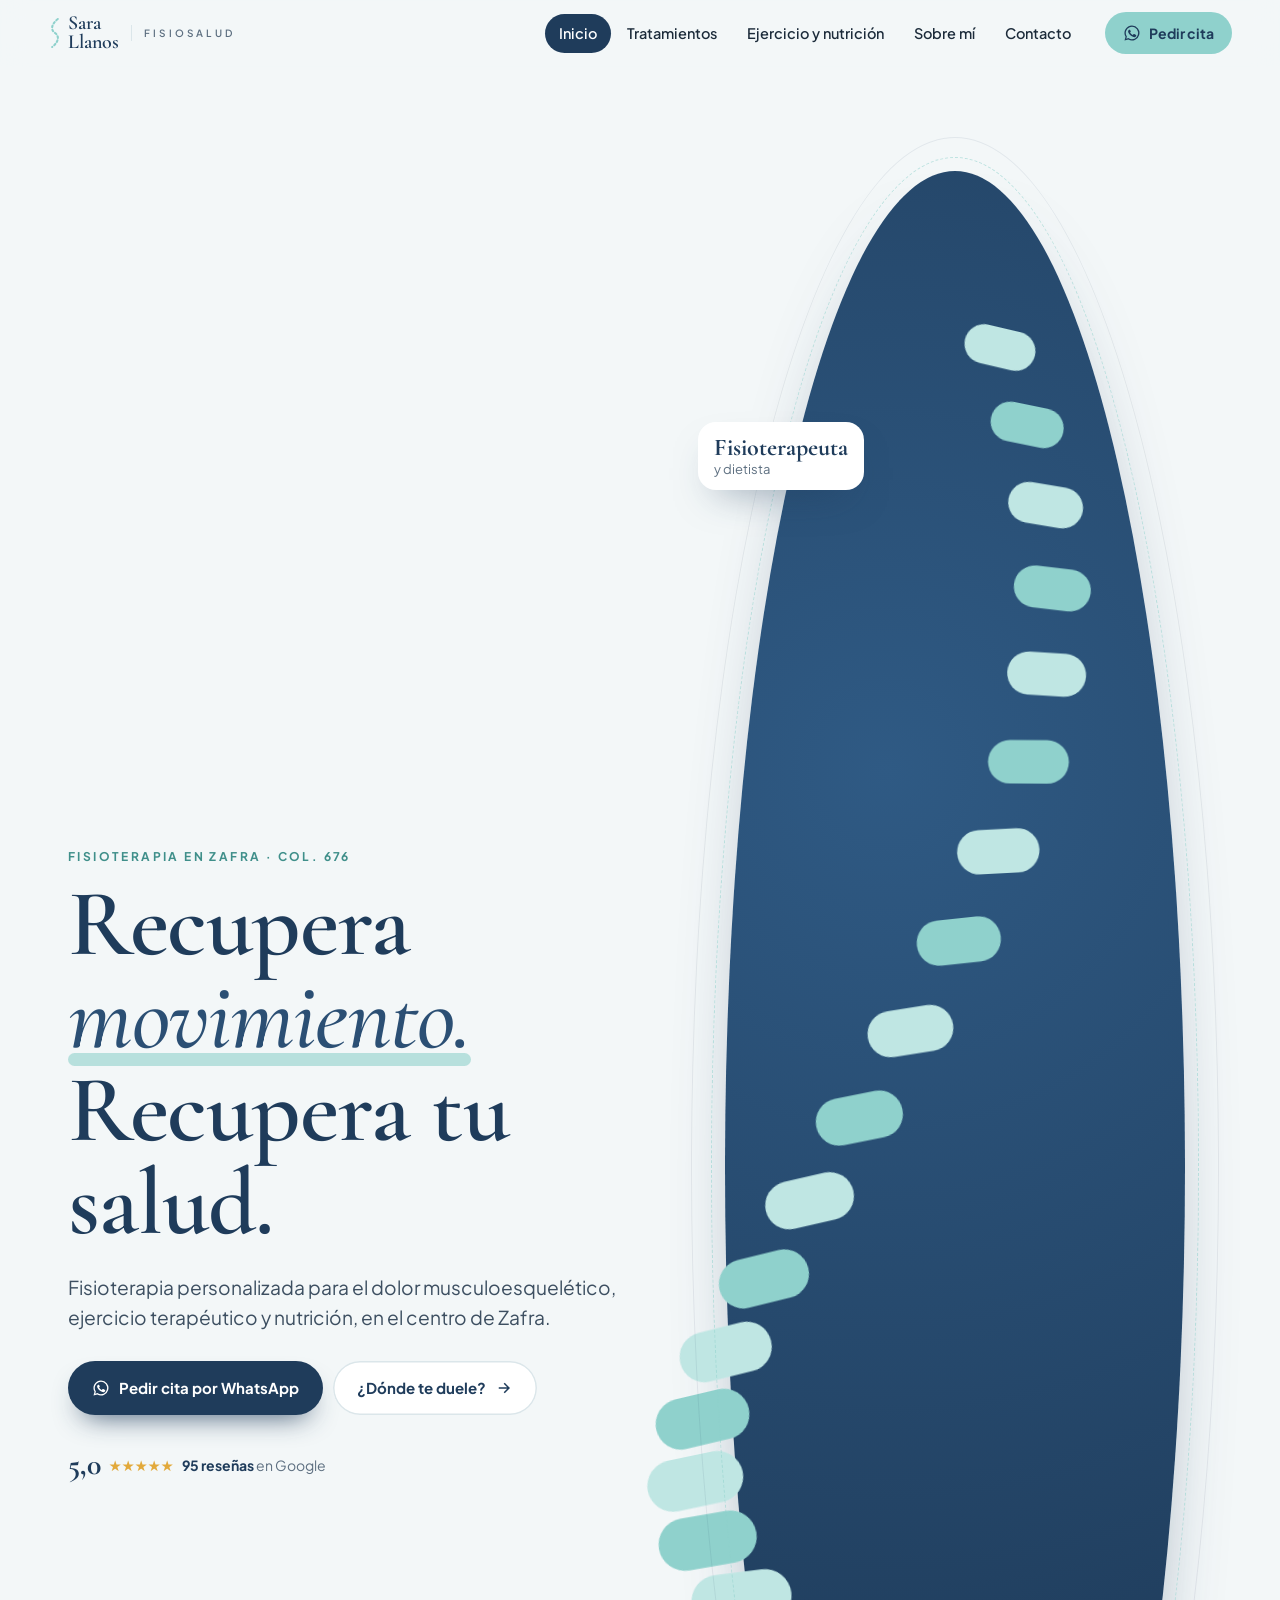
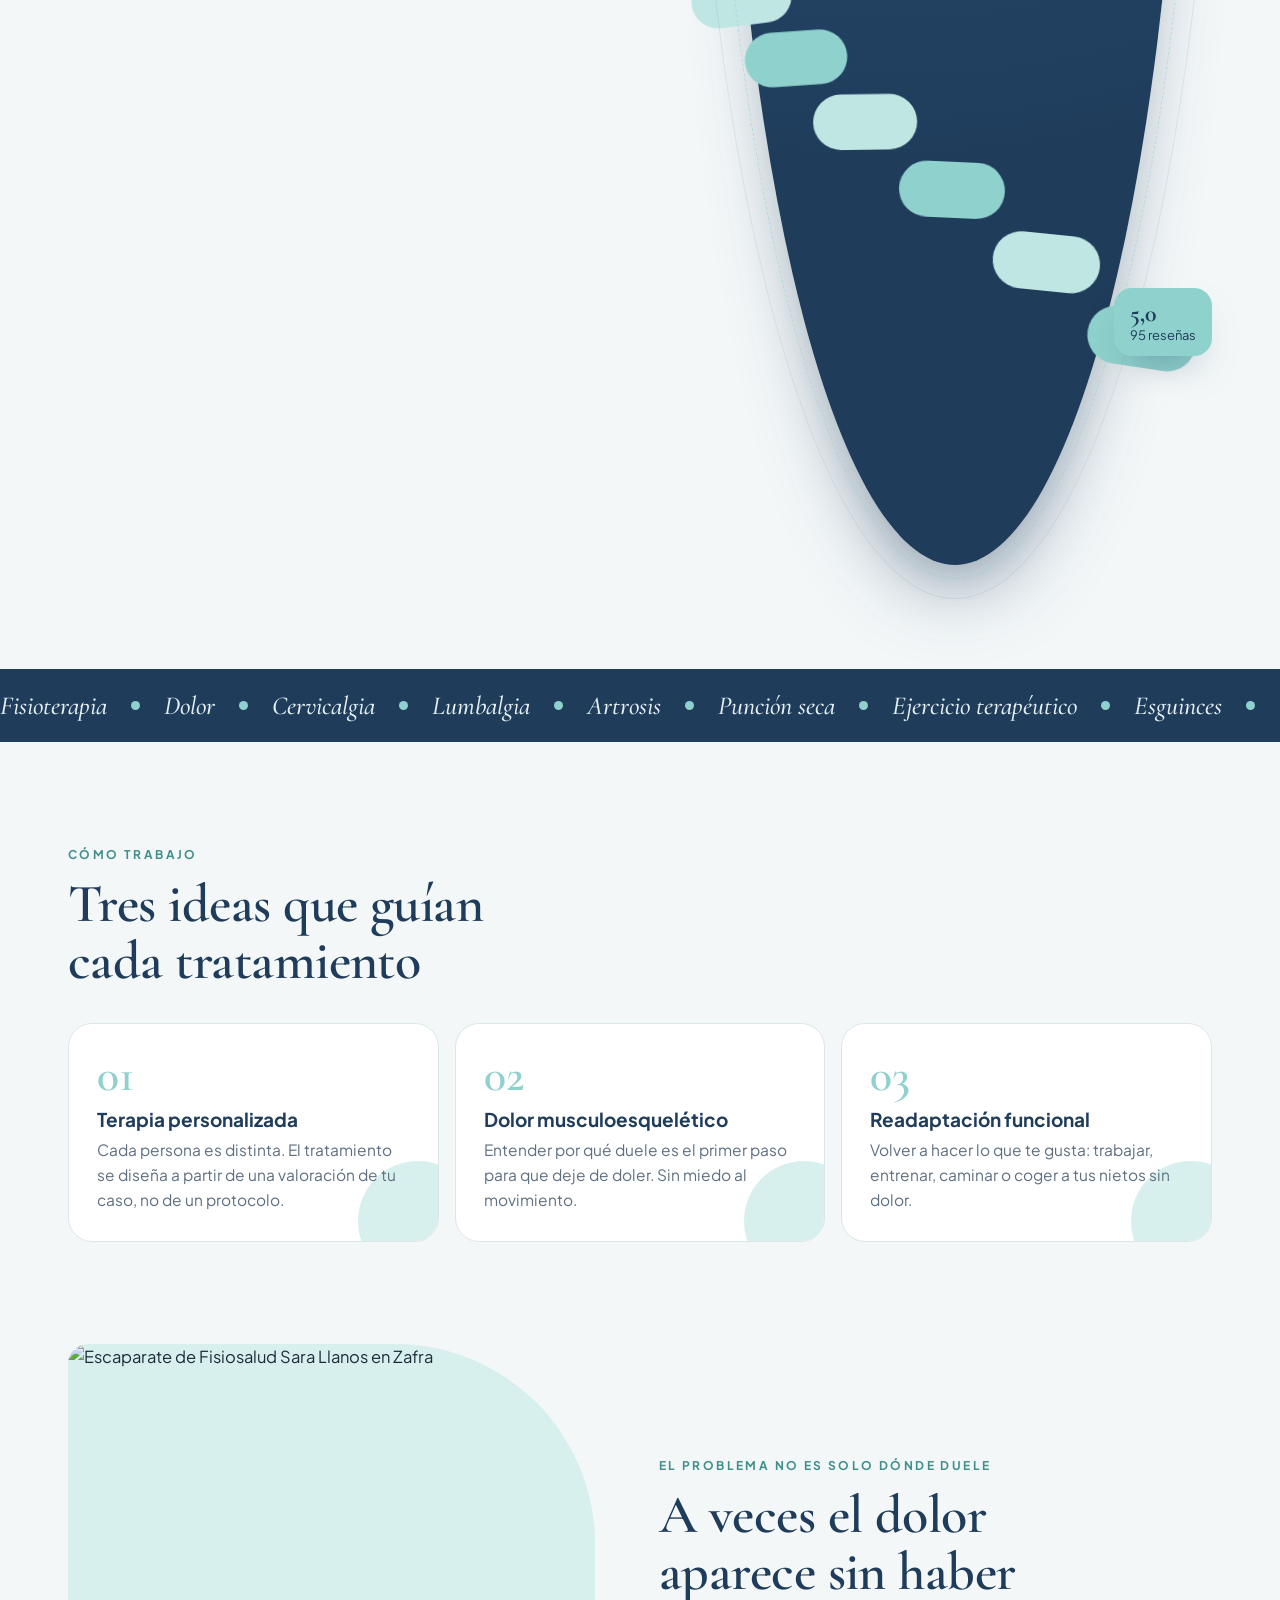
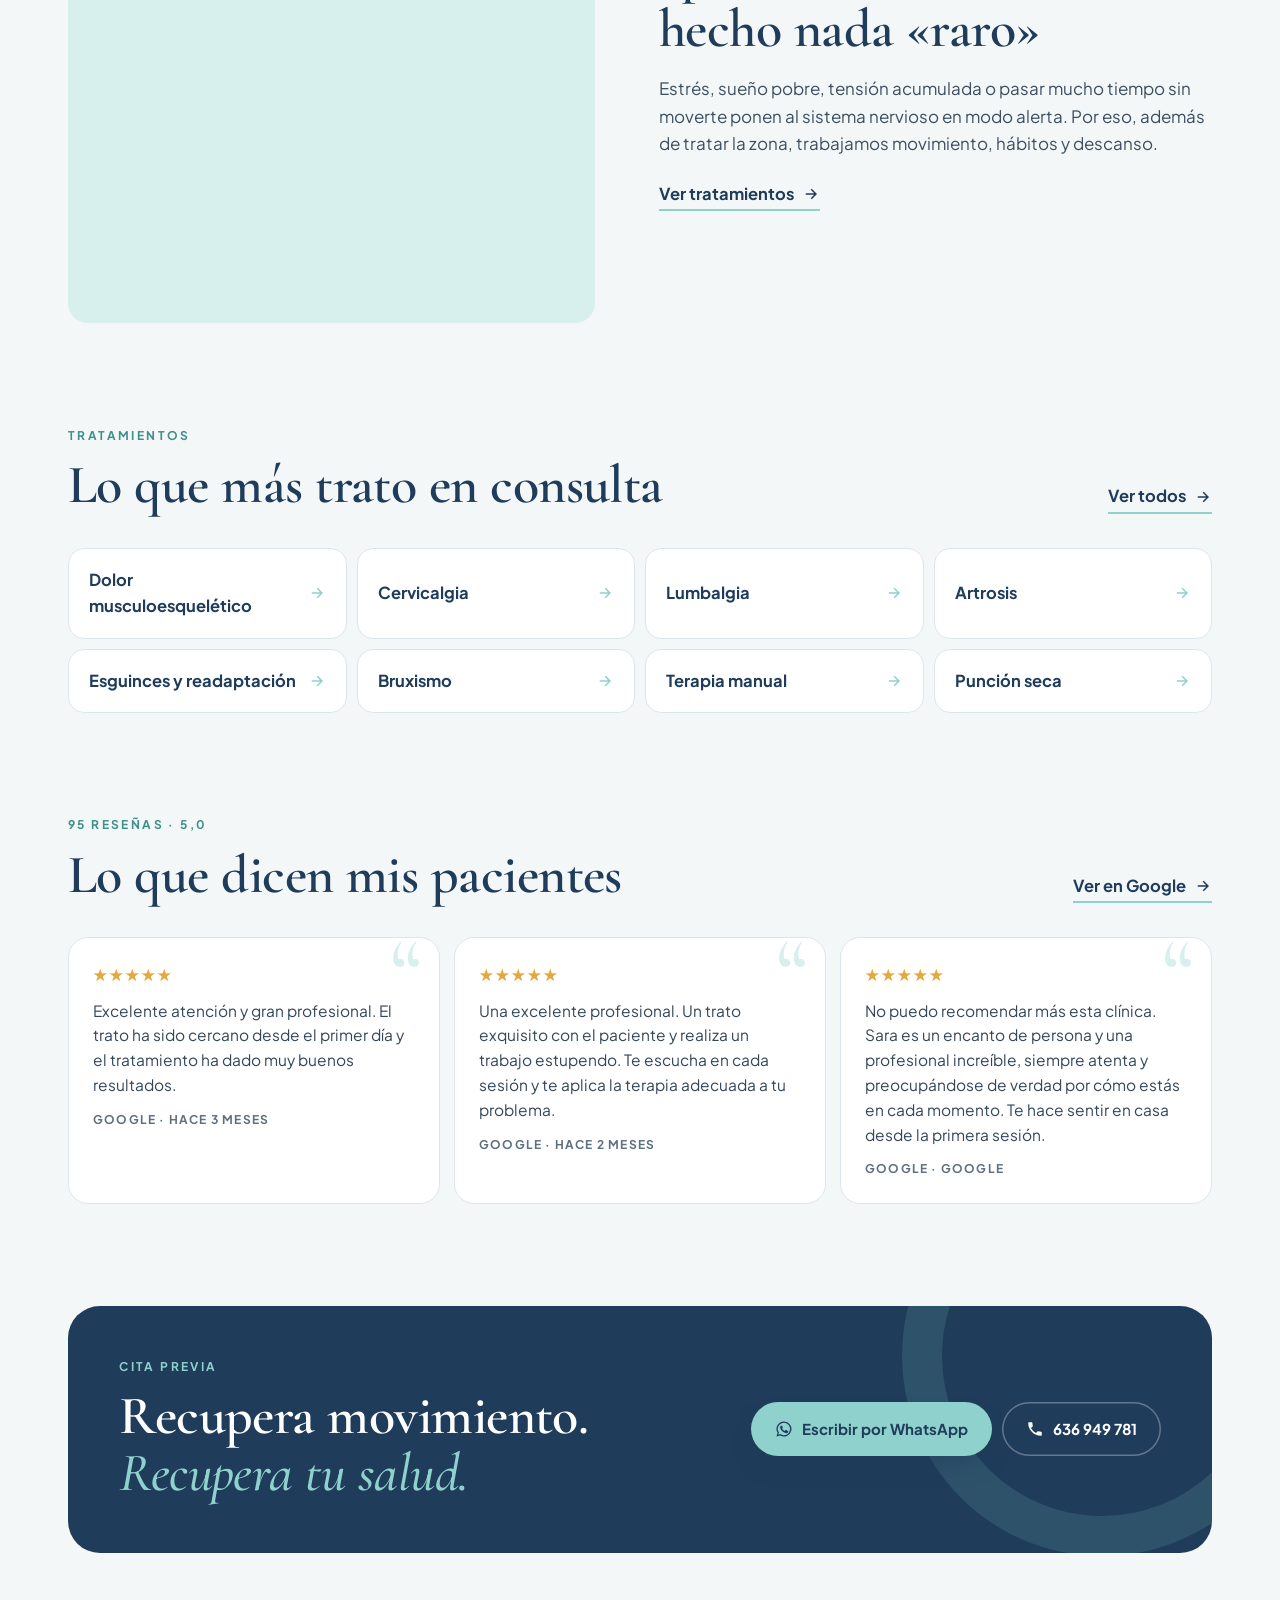
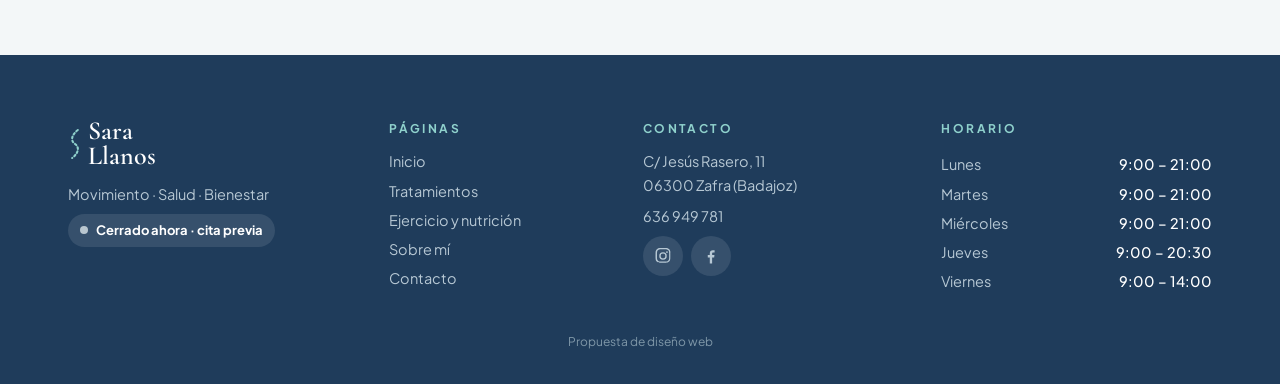
==== index.html @ abfbc1de "Web de prueba Fisiosalud Sara Llanos (Zafra) Co-Authored-By: Claude Opus 5.5 <noreply@anthropic.com>" ====
<!doctype html>
<html lang="es">
<head>
<meta charset="utf-8">
<meta name="viewport" content="width=device-width,initial-scale=1">
<title>Fisiosalud Sara Llanos · Fisioterapia en Zafra</title>
<meta name="description" content="Fisioterapia en Zafra (Badajoz): dolor musculoesquelético, cervicalgia, lumbalgia, artrosis, punción seca, ejercicio terapéutico y nutrición. Sara Llanos, fisioterapeuta y dietista.">
<meta name="theme-color" content="#f4f8f9">
<link rel="preconnect" href="https://fonts.googleapis.com"><link rel="preconnect" href="https://fonts.gstatic.com" crossorigin>
<link href="https://fonts.googleapis.com/css2?family=Cormorant+Garamond:ital,wght@0,500;0,600;1,500&family=Plus+Jakarta+Sans:wght@300..700&display=swap" rel="stylesheet">
<link rel="stylesheet" href="styles.css?v=1793373083">
</head>
<body><header class="top">
 <a class="brand" href="index.html?v=1793373083" aria-label="Fisiosalud Sara Llanos"><span class="logo"><svg viewBox="0 0 20 44" aria-hidden="true"><path d="M14 2C4 10 4 18 10 22s6 12-4 20"/></svg><span>Sara<br>Llanos</span></span><small>Fisiosalud</small></a>
 <nav class="nav"><a href="index.html?v=1793373083" class=on aria-current=page>Inicio</a><a href="tratamientos.html?v=1793373083">Tratamientos</a><a href="ejercicio.html?v=1793373083">Ejercicio y nutrición</a><a href="sobre-mi.html?v=1793373083">Sobre mí</a><a href="contacto.html?v=1793373083">Contacto</a></nav>
 <a class="hcta" href="https://wa.me/34636949781" target="_blank" rel="noopener"><svg viewBox="0 0 24 24"><path d="M12 2a10 10 0 0 0-8.6 15.1L2 22l5-1.3A10 10 0 1 0 12 2zm0 18.2c-1.5 0-3-.4-4.3-1.2l-.3-.2-3 .8.8-2.9-.2-.3A8.2 8.2 0 1 1 12 20.2zm4.5-6.1c-.2-.1-1.5-.7-1.7-.8-.2-.1-.4-.1-.6.1l-.8 1c-.1.2-.3.2-.5.1a6.7 6.7 0 0 1-3.3-2.9c-.3-.4.2-.4.7-1.4.1-.2 0-.3 0-.4l-.8-1.8c-.2-.5-.4-.4-.6-.4h-.5a1 1 0 0 0-.7.3c-.2.3-.9.9-.9 2.2s1 2.6 1.1 2.7c.1.2 1.9 2.9 4.6 4 1.7.7 2.4.8 3.2.7.5-.1 1.5-.6 1.8-1.2.2-.6.2-1.1.1-1.2l-.5-.3z"/></svg><span>Pedir cita</span></a>
 <button class="burger" aria-label="Menú" aria-expanded="false"><i></i><i></i></button>
</header>
<div class="mmenu" aria-hidden="true"><nav><a href="index.html?v=1793373083" class=on><small>01</small>Inicio</a><a href="tratamientos.html?v=1793373083"><small>02</small>Tratamientos</a><a href="ejercicio.html?v=1793373083"><small>03</small>Ejercicio y nutrición</a><a href="sobre-mi.html?v=1793373083"><small>04</small>Sobre mí</a><a href="contacto.html?v=1793373083"><small>05</small>Contacto</a></nav><div class="mfoot"><a href="https://wa.me/34636949781" target="_blank" rel="noopener"><svg viewBox="0 0 24 24"><path d="M12 2a10 10 0 0 0-8.6 15.1L2 22l5-1.3A10 10 0 1 0 12 2zm0 18.2c-1.5 0-3-.4-4.3-1.2l-.3-.2-3 .8.8-2.9-.2-.3A8.2 8.2 0 1 1 12 20.2zm4.5-6.1c-.2-.1-1.5-.7-1.7-.8-.2-.1-.4-.1-.6.1l-.8 1c-.1.2-.3.2-.5.1a6.7 6.7 0 0 1-3.3-2.9c-.3-.4.2-.4.7-1.4.1-.2 0-.3 0-.4l-.8-1.8c-.2-.5-.4-.4-.6-.4h-.5a1 1 0 0 0-.7.3c-.2.3-.9.9-.9 2.2s1 2.6 1.1 2.7c.1.2 1.9 2.9 4.6 4 1.7.7 2.4.8 3.2.7.5-.1 1.5-.6 1.8-1.2.2-.6.2-1.1.1-1.2l-.5-.3z"/></svg>WhatsApp</a><a href="tel:+34636949781"><svg viewBox="0 0 24 24"><path d="M6.6 10.8a15.1 15.1 0 0 0 6.6 6.6l2.2-2.2c.3-.3.7-.4 1-.2 1.1.4 2.3.6 3.6.6.6 0 1 .4 1 1V20c0 .6-.4 1-1 1A17 17 0 0 1 3 4c0-.6.4-1 1-1h3.5c.6 0 1 .4 1 1 0 1.3.2 2.5.6 3.6.1.3 0 .7-.2 1l-2.3 2.2z"/></svg>636 949 781</a></div></div>
<main class="page">
<section class="hero">
 <div class="hl">
  <p class="kick in1">Fisioterapia en Zafra · Col. 676</p>
  <h1 class="in2">Recupera<br><em>movimiento.</em><br>Recupera tu salud.</h1>
  <p class="lead in3">Fisioterapia personalizada para el dolor musculoesquelético, ejercicio terapéutico y nutrición, en el centro de Zafra.</p>
  <div class="cta in4"><a class="btn wa" href="https://wa.me/34636949781" target="_blank" rel="noopener"><svg viewBox="0 0 24 24"><path d="M12 2a10 10 0 0 0-8.6 15.1L2 22l5-1.3A10 10 0 1 0 12 2zm0 18.2c-1.5 0-3-.4-4.3-1.2l-.3-.2-3 .8.8-2.9-.2-.3A8.2 8.2 0 1 1 12 20.2zm4.5-6.1c-.2-.1-1.5-.7-1.7-.8-.2-.1-.4-.1-.6.1l-.8 1c-.1.2-.3.2-.5.1a6.7 6.7 0 0 1-3.3-2.9c-.3-.4.2-.4.7-1.4.1-.2 0-.3 0-.4l-.8-1.8c-.2-.5-.4-.4-.6-.4h-.5a1 1 0 0 0-.7.3c-.2.3-.9.9-.9 2.2s1 2.6 1.1 2.7c.1.2 1.9 2.9 4.6 4 1.7.7 2.4.8 3.2.7.5-.1 1.5-.6 1.8-1.2.2-.6.2-1.1.1-1.2l-.5-.3z"/></svg>Pedir cita por WhatsApp</a><a class="btn ghost" href="tratamientos.html?v=1793373083">¿Dónde te duele?<svg viewBox="0 0 24 24"><path d="M5 11h11.2l-4.6-4.6L13 5l7 7-7 7-1.4-1.4 4.6-4.6H5z"/></svg></a></div>
  <a class="rating in5" href="https://www.google.com/maps/place/?q=place_id:ChIJExtbWk5VEQ0Rj_UMYLas8EI" target="_blank" rel="noopener"><b>5,0</b><span class="st">★★★★★</span><span><strong>95 reseñas</strong> en Google</span></a>
 </div>
 <div class="hr">
  <div class="disc"><svg class="spine" viewBox="0 0 120 520" aria-hidden="true"><rect class="vb" style="--i:0" x="56.4" y="13.9" width="22.3" height="12.2" rx="6.1" transform="rotate(13.2 67.5 20.0)"/><rect class="vb" style="--i:1" x="60.8" y="36.6" width="22.9" height="12.4" rx="6.2" transform="rotate(11.6 72.2 42.9)"/><rect class="vb" style="--i:2" x="64.5" y="59.4" width="23.4" height="12.7" rx="6.4" transform="rotate(9.5 76.2 65.7)"/><rect class="vb" style="--i:3" x="67.3" y="82.1" width="24.0" height="13.0" rx="6.5" transform="rotate(6.7 79.3 88.6)"/><rect class="vb" style="--i:4" x="69.0" y="104.8" width="24.5" height="13.3" rx="6.6" transform="rotate(3.6 81.2 111.4)"/><rect class="vb" style="--i:5" x="69.5" y="127.5" width="25.1" height="13.5" rx="6.8" transform="rotate(0.3 82.0 134.3)"/><rect class="vb" style="--i:6" x="68.7" y="150.2" width="25.6" height="13.8" rx="6.9" transform="rotate(-3.0 81.5 157.1)"/><rect class="vb" style="--i:7" x="66.7" y="172.9" width="26.2" height="14.1" rx="7.0" transform="rotate(-6.1 79.8 180.0)"/><rect class="vb" style="--i:8" x="63.5" y="195.7" width="26.8" height="14.4" rx="7.2" transform="rotate(-9.0 76.9 202.9)"/><rect class="vb" style="--i:9" x="59.4" y="218.4" width="27.3" height="14.7" rx="7.3" transform="rotate(-11.3 73.1 225.7)"/><rect class="vb" style="--i:10" x="54.6" y="241.1" width="27.9" height="14.9" rx="7.5" transform="rotate(-12.9 68.5 248.6)"/><rect class="vb" style="--i:11" x="49.3" y="263.8" width="28.4" height="15.2" rx="7.6" transform="rotate(-13.8 63.5 271.4)"/><rect class="vb" style="--i:12" x="43.7" y="286.5" width="29.0" height="15.5" rx="7.7" transform="rotate(-14.0 58.2 294.3)"/><rect class="vb" style="--i:13" x="38.3" y="309.3" width="29.5" height="15.8" rx="7.9" transform="rotate(-13.3 53.1 317.1)"/><rect class="vb" style="--i:14" x="33.3" y="332.0" width="30.1" height="16.0" rx="8.0" transform="rotate(-11.9 48.3 340.0)"/><rect class="vb" style="--i:15" x="28.9" y="354.7" width="30.7" height="16.3" rx="8.2" transform="rotate(-9.8 44.2 362.9)"/><rect class="vb" style="--i:16" x="25.4" y="377.4" width="31.2" height="16.6" rx="8.3" transform="rotate(-7.1 41.0 385.7)"/><rect class="vb" style="--i:17" x="23.1" y="400.1" width="31.8" height="16.9" rx="8.4" transform="rotate(-4.0 38.9 408.6)"/><rect class="vb" style="--i:18" x="21.9" y="422.8" width="32.3" height="17.2" rx="8.6" transform="rotate(-0.8 38.0 431.4)"/><rect class="vb" style="--i:19" x="21.9" y="445.6" width="32.9" height="17.4" rx="8.7" transform="rotate(2.6 38.4 454.3)"/><rect class="vb" style="--i:20" x="23.2" y="468.3" width="33.4" height="17.7" rx="8.9" transform="rotate(5.8 40.0 477.1)"/><rect class="vb" style="--i:21" x="25.7" y="491.0" width="34.0" height="18.0" rx="9.0" transform="rotate(8.6 42.7 500.0)"/></svg><span class="ring r1"></span><span class="ring r2"></span></div>
  <div class="tag t1"><b>Fisioterapeuta</b><span>y dietista</span></div>
  <div class="tag t2"><b>5,0</b><span>95 reseñas</span></div>
 </div>
</section>
<div class="marq" aria-hidden="true"><div class="mq"><span>Fisioterapia</span><i></i><span>Dolor</span><i></i><span>Cervicalgia</span><i></i><span>Lumbalgia</span><i></i><span>Artrosis</span><i></i><span>Punción seca</span><i></i><span>Ejercicio terapéutico</span><i></i><span>Esguinces</span><i></i><span>Terapia manual</span><i></i><span>Bruxismo</span><i></i><span>Diatermia</span><i></i><span>Estilo de vida</span><i></i><span>Nutrición</span><i></i><span>Fisioterapia</span><i></i><span>Dolor</span><i></i><span>Cervicalgia</span><i></i><span>Lumbalgia</span><i></i><span>Artrosis</span><i></i><span>Punción seca</span><i></i><span>Ejercicio terapéutico</span><i></i><span>Esguinces</span><i></i><span>Terapia manual</span><i></i><span>Bruxismo</span><i></i><span>Diatermia</span><i></i><span>Estilo de vida</span><i></i><span>Nutrición</span><i></i></div></div>
<section class="sec"><div class="head rv"><p class="kick">Cómo trabajo</p><h2>Tres ideas que guían<br>cada tratamiento</h2></div><div class="pils"><article class="pil rv" style="--d:0ms"><span class="pn">01</span><h3>Terapia personalizada</h3><p>Cada persona es distinta. El tratamiento se diseña a partir de una valoración de tu caso, no de un protocolo.</p></article><article class="pil rv" style="--d:120ms"><span class="pn">02</span><h3>Dolor musculoesquelético</h3><p>Entender por qué duele es el primer paso para que deje de doler. Sin miedo al movimiento.</p></article><article class="pil rv" style="--d:240ms"><span class="pn">03</span><h3>Readaptación funcional</h3><p>Volver a hacer lo que te gusta: trabajar, entrenar, caminar o coger a tus nietos sin dolor.</p></article></div></section>
<section class="sec feat">
 <div class="fimg rv"><img src="https://lh3.googleusercontent.com/gps-cs-s/ANWiy9RFYmxH5_i0nL6SEezMjRN6rxHSbHWoeZB_WU5jWy7_7zwfrM4fhxqtTz7CjJRJjiHAoEoLIf1rVfaMoEEHJcohdsXlE1J-1iupDmSSsHTVJW8EQ3_F1ypRFpn6R-_YuLuiyjn9QGgDFpSI=w1000-k-no" alt="Escaparate de Fisiosalud Sara Llanos en Zafra" loading="lazy"></div>
 <div class="ftx rv"><p class="kick">El problema no es solo dónde duele</p><h2>A veces el dolor aparece sin haber hecho nada «raro»</h2>
 <p>Estrés, sueño pobre, tensión acumulada o pasar mucho tiempo sin moverte ponen al sistema nervioso en modo alerta. Por eso, además de tratar la zona, trabajamos movimiento, hábitos y descanso.</p>
 <a class="more" href="tratamientos.html?v=1793373083">Ver tratamientos<svg viewBox="0 0 24 24"><path d="M5 11h11.2l-4.6-4.6L13 5l7 7-7 7-1.4-1.4 4.6-4.6H5z"/></svg></a></div>
</section>
<section class="sec"><div class="head rv split"><div><p class="kick">Tratamientos</p><h2>Lo que más trato en consulta</h2></div><a class="more" href="tratamientos.html?v=1793373083">Ver todos<svg viewBox="0 0 24 24"><path d="M5 11h11.2l-4.6-4.6L13 5l7 7-7 7-1.4-1.4 4.6-4.6H5z"/></svg></a></div><div class="tcs"><a class="tc rv" href="tratamientos.html?v=1793373083#dolor"><b>Dolor musculoesquelético</b><svg viewBox="0 0 24 24"><path d="M5 11h11.2l-4.6-4.6L13 5l7 7-7 7-1.4-1.4 4.6-4.6H5z"/></svg></a><a class="tc rv" href="tratamientos.html?v=1793373083#cervical"><b>Cervicalgia</b><svg viewBox="0 0 24 24"><path d="M5 11h11.2l-4.6-4.6L13 5l7 7-7 7-1.4-1.4 4.6-4.6H5z"/></svg></a><a class="tc rv" href="tratamientos.html?v=1793373083#lumbar"><b>Lumbalgia</b><svg viewBox="0 0 24 24"><path d="M5 11h11.2l-4.6-4.6L13 5l7 7-7 7-1.4-1.4 4.6-4.6H5z"/></svg></a><a class="tc rv" href="tratamientos.html?v=1793373083#artrosis"><b>Artrosis</b><svg viewBox="0 0 24 24"><path d="M5 11h11.2l-4.6-4.6L13 5l7 7-7 7-1.4-1.4 4.6-4.6H5z"/></svg></a><a class="tc rv" href="tratamientos.html?v=1793373083#esguince"><b>Esguinces y readaptación</b><svg viewBox="0 0 24 24"><path d="M5 11h11.2l-4.6-4.6L13 5l7 7-7 7-1.4-1.4 4.6-4.6H5z"/></svg></a><a class="tc rv" href="tratamientos.html?v=1793373083#bruxismo"><b>Bruxismo</b><svg viewBox="0 0 24 24"><path d="M5 11h11.2l-4.6-4.6L13 5l7 7-7 7-1.4-1.4 4.6-4.6H5z"/></svg></a><a class="tc rv" href="tratamientos.html?v=1793373083#manual"><b>Terapia manual</b><svg viewBox="0 0 24 24"><path d="M5 11h11.2l-4.6-4.6L13 5l7 7-7 7-1.4-1.4 4.6-4.6H5z"/></svg></a><a class="tc rv" href="tratamientos.html?v=1793373083#puncion"><b>Punción seca</b><svg viewBox="0 0 24 24"><path d="M5 11h11.2l-4.6-4.6L13 5l7 7-7 7-1.4-1.4 4.6-4.6H5z"/></svg></a></div></section>
<section class="sec"><div class="head rv split"><div><p class="kick">95 reseñas · 5,0</p><h2>Lo que dicen mis pacientes</h2></div><a class="more" href="https://www.google.com/maps/place/?q=place_id:ChIJExtbWk5VEQ0Rj_UMYLas8EI" target="_blank" rel="noopener">Ver en Google<svg viewBox="0 0 24 24"><path d="M5 11h11.2l-4.6-4.6L13 5l7 7-7 7-1.4-1.4 4.6-4.6H5z"/></svg></a></div><div class="r3"><figure class="rev rv" style="--d:0ms"><div class="st">★★★★★</div><blockquote>Excelente atención y gran profesional. El trato ha sido cercano desde el primer día y el tratamiento ha dado muy buenos resultados.</blockquote><figcaption>Google · Hace 3 meses</figcaption></figure><figure class="rev rv" style="--d:100ms"><div class="st">★★★★★</div><blockquote>Una excelente profesional. Un trato exquisito con el paciente y realiza un trabajo estupendo. Te escucha en cada sesión y te aplica la terapia adecuada a tu problema.</blockquote><figcaption>Google · Hace 2 meses</figcaption></figure><figure class="rev rv" style="--d:200ms"><div class="st">★★★★★</div><blockquote>No puedo recomendar más esta clínica. Sara es un encanto de persona y una profesional increíble, siempre atenta y preocupándose de verdad por cómo estás en cada momento. Te hace sentir en casa desde la primera sesión.</blockquote><figcaption>Google · Google</figcaption></figure></div></section>
<section class="ctaband rv"><div class="cbw">
 <div><p class="kick">Cita previa</p><h2>Recupera movimiento.<br><em>Recupera tu salud.</em></h2></div>
 <div class="cbb"><a class="btn wa" href="https://wa.me/34636949781" target="_blank" rel="noopener"><svg viewBox="0 0 24 24"><path d="M12 2a10 10 0 0 0-8.6 15.1L2 22l5-1.3A10 10 0 1 0 12 2zm0 18.2c-1.5 0-3-.4-4.3-1.2l-.3-.2-3 .8.8-2.9-.2-.3A8.2 8.2 0 1 1 12 20.2zm4.5-6.1c-.2-.1-1.5-.7-1.7-.8-.2-.1-.4-.1-.6.1l-.8 1c-.1.2-.3.2-.5.1a6.7 6.7 0 0 1-3.3-2.9c-.3-.4.2-.4.7-1.4.1-.2 0-.3 0-.4l-.8-1.8c-.2-.5-.4-.4-.6-.4h-.5a1 1 0 0 0-.7.3c-.2.3-.9.9-.9 2.2s1 2.6 1.1 2.7c.1.2 1.9 2.9 4.6 4 1.7.7 2.4.8 3.2.7.5-.1 1.5-.6 1.8-1.2.2-.6.2-1.1.1-1.2l-.5-.3z"/></svg>Escribir por WhatsApp</a><a class="btn ghost" href="tel:+34636949781"><svg viewBox="0 0 24 24"><path d="M6.6 10.8a15.1 15.1 0 0 0 6.6 6.6l2.2-2.2c.3-.3.7-.4 1-.2 1.1.4 2.3.6 3.6.6.6 0 1 .4 1 1V20c0 .6-.4 1-1 1A17 17 0 0 1 3 4c0-.6.4-1 1-1h3.5c.6 0 1 .4 1 1 0 1.3.2 2.5.6 3.6.1.3 0 .7-.2 1l-2.3 2.2z"/></svg>636 949 781</a></div>
</div></section></main>
<footer class="foot">
 <div class="fw">
  <div class="fbrand"><span class="logo"><svg viewBox="0 0 20 44" aria-hidden="true"><path d="M14 2C4 10 4 18 10 22s6 12-4 20"/></svg><span>Sara<br>Llanos</span></span><p>Movimiento · Salud · Bienestar</p><span class="open" data-open></span></div>
  <div><h4>Páginas</h4><div class="flinks"><a href="index.html?v=1793373083">Inicio</a><a href="tratamientos.html?v=1793373083">Tratamientos</a><a href="ejercicio.html?v=1793373083">Ejercicio y nutrición</a><a href="sobre-mi.html?v=1793373083">Sobre mí</a><a href="contacto.html?v=1793373083">Contacto</a></div></div>
  <div><h4>Contacto</h4><p>C/ Jesús Rasero, 11<br>06300 Zafra (Badajoz)</p><p><a href="tel:+34636949781">636 949 781</a></p><div class="soc"><a href="https://www.instagram.com/sllanoscerrato/" target="_blank" rel="noopener" aria-label="Instagram" class="s-ig"><svg viewBox="0 0 24 24"><path d="M12 7a5 5 0 1 0 0 10 5 5 0 0 0 0-10zm0 8.2a3.2 3.2 0 1 1 0-6.4 3.2 3.2 0 0 1 0 6.4zM17.3 5.5a1.2 1.2 0 1 0 0 2.4 1.2 1.2 0 0 0 0-2.4zM21.9 7.2c-.1-1.6-.4-3-1.6-4.2S17.6 1.5 16 1.4C14.3 1.3 9.7 1.3 8 1.4c-1.6.1-3 .4-4.2 1.6S2.2 5.6 2.1 7.2C2 8.9 2 13.5 2.1 15.2c.1 1.6.4 3 1.6 4.2s2.6 1.5 4.2 1.6c1.7.1 6.3.1 8 0 1.6-.1 3-.4 4.2-1.6s1.5-2.6 1.6-4.2c.1-1.7.1-6.3 0-8zm-2.1 9.9a3.3 3.3 0 0 1-1.8 1.8c-1.3.5-4.3.4-5.9.4s-4.6.1-5.9-.4a3.3 3.3 0 0 1-1.8-1.8c-.5-1.3-.4-4.3-.4-5.9s-.1-4.6.4-5.9A3.3 3.3 0 0 1 6.2 3.5c1.3-.5 4.3-.4 5.9-.4s4.6-.1 5.9.4a3.3 3.3 0 0 1 1.8 1.8c.5 1.3.4 4.3.4 5.9s.1 4.6-.4 5.9z"/></svg></a><a href="https://www.facebook.com/1641052152825015" target="_blank" rel="noopener" aria-label="Facebook" class="s-fb"><svg viewBox="0 0 24 24"><path d="M13.5 22v-8h2.7l.4-3.2h-3.1V8.8c0-.9.3-1.5 1.6-1.5h1.7V4.4c-.3 0-1.3-.1-2.4-.1-2.4 0-4 1.5-4 4.1v2.4H7.7V14h2.7v8h3.1z"/></svg></a></div></div>
  <div><h4>Horario</h4><ul class="fh"><li><span>Lunes</span><b>9:00 – 21:00</b></li><li><span>Martes</span><b>9:00 – 21:00</b></li><li><span>Miércoles</span><b>9:00 – 21:00</b></li><li><span>Jueves</span><b>9:00 – 20:30</b></li><li><span>Viernes</span><b>9:00 – 14:00</b></li></ul></div>
 </div>
 <p class="prop">Propuesta de diseño web</p>
</footer>
<script>window.FZ_HOURS=[["9:00", "21:00"], ["9:00", "21:00"], ["9:00", "21:00"], ["9:00", "20:30"], ["9:00", "14:00"], [null, null], [null, null]];window.FZ_WA="https://wa.me/34636949781";</script>
<script src="script.js?v=1793373083"></script>
</body>
</html>
---- styles.css ----
:root{--navy:#1f3c5b;--navy2:#2b4f74;--aqua:#8fd1cc;--aqua2:#d7f0ee;--ice:#f3f7f8;--card:#fff;--ink:#1c2b3a;--mut:#5d6f80;--line:#dbe6ea;--r:20px;--ease:cubic-bezier(.2,.7,.2,1)}
*{box-sizing:border-box;margin:0;padding:0}
html{scroll-behavior:smooth;scroll-padding-top:86px}
body{font-family:"Plus Jakarta Sans",system-ui,sans-serif;background:var(--ice);color:var(--ink);line-height:1.6;font-size:16.5px;-webkit-font-smoothing:antialiased;overflow-x:hidden}
img{display:block;max-width:100%}
a{color:inherit;text-decoration:none}
button{font:inherit;color:inherit}
h1,h2,h3{line-height:1.05;text-wrap:balance}
h1,h2{font-family:"Cormorant Garamond",serif;font-weight:600;color:var(--navy);letter-spacing:-.01em}
h2{font-size:clamp(34px,4.4vw,54px)}
h1 em,h2 em{font-style:italic;font-weight:500;color:var(--navy2)}
h3{font-size:19px;font-weight:700;color:var(--navy)}
.kick{font-size:12px;font-weight:700;letter-spacing:.2em;text-transform:uppercase;color:#3f8f8a;margin-bottom:12px}
.lead{font-size:clamp(17px,1.5vw,19.5px);color:#3d4f61;max-width:42ch}
svg{width:18px;height:18px;fill:currentColor;flex:none}
.st{color:#e2a93b;letter-spacing:1px}

/* logo */
.logo{display:inline-flex;align-items:center;gap:6px;font-family:"Cormorant Garamond",serif;font-weight:600;line-height:.95;font-size:20px;color:var(--navy)}
.logo svg{width:14px;height:32px;fill:none;stroke:var(--aqua);stroke-width:3;stroke-linecap:round;stroke-dasharray:2.5 3.5}

/* header */
.top{position:sticky;top:0;z-index:40;display:flex;align-items:center;gap:20px;padding:12px clamp(16px,4vw,48px);background:rgba(243,247,248,.86);backdrop-filter:blur(12px);-webkit-backdrop-filter:blur(12px);border-bottom:1px solid transparent;transition:border-color .3s,box-shadow .3s}
.top.sc{border-color:var(--line);box-shadow:0 8px 30px -22px rgba(31,60,91,.5)}
.brand{display:flex;align-items:center;gap:12px;position:relative;z-index:2}
.brand small{font-size:10px;letter-spacing:.32em;text-transform:uppercase;color:var(--mut);font-weight:600;padding-left:12px;border-left:1px solid var(--line)}
.nav{display:flex;gap:2px;margin-left:auto;font-size:14.5px;font-weight:550}
.nav a{padding:8px 14px;border-radius:99px;position:relative;transition:color .25s,background .25s}
.nav a:hover{background:#fff}
.nav a.on{background:var(--navy);color:#fff}
.hcta{display:inline-flex;align-items:center;gap:8px;padding:10px 18px;border-radius:99px;background:var(--aqua);color:var(--navy);font-weight:700;font-size:14px;transition:background .25s,color .25s}
.hcta:hover{background:#25D366;color:#fff}
.burger{display:none;width:44px;height:44px;border:0;border-radius:50%;background:var(--navy);cursor:pointer;position:relative;z-index:2;flex:none;margin-left:auto}
.burger i{position:absolute;left:13px;right:13px;height:1.5px;background:#fff;transition:transform .35s var(--ease),top .35s var(--ease)}
.burger i:first-child{top:18px}.burger i:last-child{top:25px}
.menu-open .burger i:first-child{top:21.5px;transform:rotate(45deg)}
.menu-open .burger i:last-child{top:21.5px;transform:rotate(-45deg)}
.mmenu{position:fixed;inset:0;z-index:35;background:var(--navy);color:#fff;display:flex;flex-direction:column;justify-content:center;padding:90px 28px 40px;clip-path:circle(0 at calc(100% - 38px) 34px);transition:clip-path .6s var(--ease);visibility:hidden}
.menu-open .mmenu{clip-path:circle(150% at calc(100% - 38px) 34px);visibility:visible}
.mmenu nav{display:flex;flex-direction:column;gap:4px}
.mmenu nav a{font-family:"Cormorant Garamond",serif;font-weight:600;font-size:42px;line-height:1.15;display:flex;align-items:baseline;gap:14px;opacity:0;transform:translateY(14px);transition:opacity .4s,transform .4s}
.mmenu nav a small{font-family:"Plus Jakarta Sans";font-size:12px;letter-spacing:.2em;color:var(--aqua)}
.mmenu nav a.on{color:var(--aqua)}
.menu-open .mmenu nav a{opacity:1;transform:none}
.menu-open .mmenu nav a:nth-child(2){transition-delay:.06s}.menu-open .mmenu nav a:nth-child(3){transition-delay:.12s}.menu-open .mmenu nav a:nth-child(4){transition-delay:.18s}.menu-open .mmenu nav a:nth-child(5){transition-delay:.24s}
.mfoot{display:flex;gap:10px;margin-top:40px;flex-wrap:wrap}
.mfoot a{display:inline-flex;align-items:center;gap:8px;padding:12px 18px;border-radius:99px;background:rgba(255,255,255,.12);font-weight:600}
.menu-open{overflow:hidden}
.menu-open .top{background:transparent;backdrop-filter:none;border-color:transparent;box-shadow:none}
.menu-open .logo{color:#fff}.menu-open .brand small{color:var(--aqua);border-color:rgba(255,255,255,.2)}

.page{animation:pin .7s var(--ease) both}
@keyframes pin{from{opacity:0;transform:translateY(10px)}to{opacity:1;transform:none}}
body.leaving .page{opacity:0;transform:translateY(-8px);transition:opacity .25s,transform .25s}

/* buttons */
.cta{display:flex;flex-wrap:wrap;gap:10px}
.btn{display:inline-flex;align-items:center;justify-content:center;gap:9px;padding:15px 24px;border-radius:99px;font-weight:700;font-size:15px;border:0;cursor:pointer;transition:background .3s,color .3s,box-shadow .3s,transform .15s}
.btn:active{transform:scale(.97)}
.btn.wa{background:var(--navy);color:#fff;box-shadow:0 14px 28px -14px rgba(31,60,91,.9)}
.btn.wa:hover{background:#25D366;box-shadow:0 14px 28px -14px rgba(37,211,102,.9)}
.btn.ghost{background:#fff;color:var(--navy);box-shadow:inset 0 0 0 1.5px var(--line)}
.btn.ghost:hover{background:var(--aqua);box-shadow:none}
.btn.ghost svg{transition:transform .3s}.btn.ghost:hover svg{transform:translateX(3px)}
.more{display:inline-flex;align-items:center;gap:8px;font-weight:700;color:var(--navy);border-bottom:2px solid var(--aqua);padding-bottom:2px;transition:gap .3s}
.more:hover{gap:12px}

/* hero */
.hero{display:grid;grid-template-columns:1.1fr 1fr;gap:clamp(24px,5vw,72px);align-items:center;max-width:1240px;margin:0 auto;padding:clamp(30px,5vw,70px) clamp(16px,4vw,48px) clamp(40px,5vw,70px)}
.hero>*{min-width:0}
.hero h1{font-size:clamp(50px,7.4vw,104px);margin-bottom:22px;line-height:.98}
.hero h1 em{position:relative;color:var(--navy2)}
.hero h1 em::after{content:"";position:absolute;left:0;right:0;bottom:.08em;height:.14em;background:var(--aqua);opacity:.6;z-index:-1;border-radius:99px;transform-origin:left;animation:ul 1.1s 1s var(--ease) both}
@keyframes ul{from{transform:scaleX(0)}to{transform:scaleX(1)}}
.hero .lead{margin-bottom:28px}
.in1,.in2,.in3,.in4,.in5{animation:pin .9s var(--ease) both}
.in2{animation-delay:.08s}.in3{animation-delay:.16s}.in4{animation-delay:.24s}.in5{animation-delay:.32s}
.rating{display:inline-flex;align-items:center;gap:8px;margin-top:26px;font-size:14px;color:var(--mut)}
.rating b{font-family:"Cormorant Garamond";font-size:30px;color:var(--navy)}
.rating strong{color:var(--navy)}
.hr{position:relative;display:grid;place-items:center;padding:40px 0}
.hero{overflow-x:clip}
.disc{position:relative;width:min(100%,460px);aspect-ratio:1;border-radius:50%;background:radial-gradient(circle at 35% 30%,#2f5a84,var(--navy) 70%);display:grid;place-items:center;box-shadow:0 50px 80px -40px rgba(31,60,91,.7);animation:pin 1s .1s var(--ease) both;overflow:visible}
.spine{height:84%;width:auto;overflow:visible}
.vb{fill:var(--aqua);transform-box:fill-box;transform-origin:center;animation:align 1.6s var(--ease) both,breathe 5s ease-in-out infinite;animation-delay:calc(var(--i)*45ms + .3s),calc(var(--i)*120ms + 2.2s)}
.vb:nth-child(odd){fill:#bfe6e3}
@keyframes align{0%{opacity:0;translate:calc((var(--i) - 11)*3px + 30px) 0;rotate:25deg}60%{opacity:1}100%{opacity:1;translate:0 0;rotate:0deg}}
@keyframes breathe{0%,100%{translate:0 0}50%{translate:3px 0}}
.ring{position:absolute;inset:-14px;border-radius:50%;border:1.5px dashed rgba(143,209,204,.55);animation:spin 50s linear infinite}
.r2{inset:-34px;border-style:solid;border-color:rgba(31,60,91,.08);animation:none}
@keyframes spin{to{transform:rotate(360deg)}}
.tag{position:absolute;background:#fff;border-radius:18px;padding:12px 16px;box-shadow:0 18px 40px -20px rgba(31,60,91,.55);display:flex;flex-direction:column;line-height:1.2;animation:float 6s ease-in-out infinite,pin .9s .7s var(--ease) both}
.tag b{font-family:"Cormorant Garamond";font-size:24px;color:var(--navy)}
.tag span{font-size:13px;color:var(--mut)}
.t1{left:0;top:14%}.t2{right:0;bottom:12%;animation-delay:-3s,.9s;background:var(--aqua)}
.t2 span{color:var(--navy)}
@keyframes float{0%,100%{translate:0 0}50%{translate:0 -8px}}

.marq{background:var(--navy);color:#e3eef1;overflow:hidden;padding:16px 0;white-space:nowrap}
.mq{display:inline-flex;gap:24px;align-items:center;animation:mq 45s linear infinite;font-family:"Cormorant Garamond",serif;font-size:26px;font-weight:500;font-style:italic}
.mq i{width:9px;height:9px;border-radius:50%;background:var(--aqua);display:inline-block}
@keyframes mq{to{transform:translateX(-50%)}}

.sec{max-width:1240px;margin:0 auto;padding:clamp(64px,8vw,104px) clamp(16px,4vw,48px) 0}
.head{margin-bottom:34px}
.head.split{display:flex;justify-content:space-between;align-items:flex-end;gap:20px;flex-wrap:wrap}
.pils{display:grid;grid-template-columns:repeat(3,1fr);gap:16px}
.pil{background:#fff;border-radius:24px;padding:28px;border:1px solid var(--line);position:relative;overflow:hidden;transition:transform .4s var(--ease),box-shadow .4s}
.pil::after{content:"";position:absolute;right:-40px;bottom:-40px;width:120px;height:120px;border-radius:50%;background:var(--aqua2);transition:transform .5s var(--ease)}
.pil:hover{transform:translateY(-5px);box-shadow:0 26px 50px -30px rgba(31,60,91,.55)}
.pil:hover::after{transform:scale(1.5)}
.pn{font-family:"Cormorant Garamond";font-size:46px;color:var(--aqua);line-height:1;display:block;margin-bottom:12px;font-weight:600}
.pil h3{margin-bottom:8px;position:relative;z-index:1}.pil p{color:var(--mut);font-size:15.5px;position:relative;z-index:1}

.feat{display:grid;grid-template-columns:1fr 1.05fr;gap:clamp(28px,5vw,72px);align-items:center}
.fimg{border-radius:var(--r) 200px var(--r) var(--r);overflow:hidden;aspect-ratio:4/4.4;background:var(--aqua2)}
.fimg img{width:100%;height:100%;object-fit:cover;transition:transform 1.2s var(--ease)}
.fimg:hover img{transform:scale(1.05)}
.ftx h2{margin-bottom:18px}
.ftx p:not(.kick){color:#3d4f61;margin-bottom:24px;max-width:50ch;font-size:17px}

.tcs{display:grid;grid-template-columns:repeat(4,1fr);gap:10px}
.tc{display:flex;align-items:center;justify-content:space-between;gap:10px;background:#fff;border-radius:16px;padding:18px 20px;border:1px solid var(--line);font-weight:600;color:var(--navy);transition:background .3s,transform .3s var(--ease),color .3s}
.tc svg{color:var(--aqua);transition:transform .3s}
.tc:hover{background:var(--navy);color:#fff;transform:translateY(-3px)}
.tc:hover svg{transform:translateX(4px)}

.r3{display:grid;grid-template-columns:repeat(3,1fr);gap:14px}
.rev{background:#fff;border:1px solid var(--line);border-radius:var(--r);padding:24px;position:relative}
.rev::before{content:"“";position:absolute;right:16px;top:-14px;font-family:"Cormorant Garamond";font-size:100px;color:var(--aqua2);line-height:1}
.rev blockquote{font-size:15.5px;margin:10px 0 12px;color:#33475a;position:relative}
.rev figcaption{font-size:12px;color:var(--mut);font-weight:700;letter-spacing:.1em;text-transform:uppercase}

.ctaband{margin:clamp(64px,8vw,104px) clamp(16px,4vw,48px) 0}
.cbw{max-width:1144px;margin:0 auto;background:var(--navy);color:#dbe8ee;border-radius:32px;padding:clamp(30px,4vw,52px);display:flex;justify-content:space-between;align-items:center;gap:28px;flex-wrap:wrap;position:relative;overflow:hidden}
.cbw::before{content:"";position:absolute;width:320px;height:320px;border-radius:50%;border:40px solid rgba(143,209,204,.14);right:-90px;top:-150px}
.cbw .kick{color:var(--aqua)}
.cbw h2{color:#fff}.cbw h2 em{color:var(--aqua)}
.cbb{display:flex;gap:10px;flex-wrap:wrap;position:relative}
.cbw .btn.wa{background:var(--aqua);color:var(--navy)}
.cbw .btn.wa:hover{background:#25D366;color:#fff}
.cbw .btn.ghost{background:transparent;color:#fff;box-shadow:inset 0 0 0 1.5px rgba(255,255,255,.3)}
.cbw .btn.ghost:hover{background:#fff;color:var(--navy)}

/* banner */
.banner{position:relative;max-width:1240px;margin:0 auto;padding:clamp(40px,6vw,90px) clamp(16px,4vw,48px) clamp(10px,2vw,20px)}
.banner h1{font-size:clamp(48px,7vw,100px);margin-bottom:18px;animation:pin .9s .05s var(--ease) both;max-width:14ch}
.banner .kick{animation:pin .9s var(--ease) both}
.banner .lead{animation:pin .9s .15s var(--ease) both}
.bnum{position:absolute;right:clamp(16px,4vw,48px);bottom:-30px;font-family:"Cormorant Garamond";font-weight:600;font-size:clamp(100px,15vw,210px);line-height:1;color:#e3edf0;z-index:-1}
.bspine{position:absolute;right:clamp(140px,22vw,320px);top:40px;height:clamp(160px,22vw,280px);width:auto;opacity:.9;z-index:-1}
.bspine .vb{fill:var(--aqua2)}
.bspine .vb:nth-child(odd){fill:#c7e8e5}

/* body mapper */
.mapper{display:grid;grid-template-columns:.9fr 1.1fr;gap:clamp(24px,4vw,56px);align-items:center;background:#fff;border:1px solid var(--line);border-radius:32px;padding:clamp(24px,4vw,48px);margin-top:clamp(40px,5vw,64px)}
.bodyw{position:relative;max-width:300px;margin:0 auto;width:100%;aspect-ratio:1/2}
.body{width:100%;height:100%;fill:var(--aqua2);stroke:#b6dcd9;stroke-width:.6}
.hs{position:absolute;transform:translate(-50%,-50%);width:30px;height:30px;border:0;border-radius:50%;background:transparent;cursor:pointer;display:grid;place-items:center}
.hs i{width:14px;height:14px;border-radius:50%;background:var(--navy);box-shadow:0 0 0 0 rgba(31,60,91,.4);animation:ping 2.4s infinite;transition:background .25s,transform .25s}
.hs span{position:absolute;left:50%;bottom:120%;transform:translateX(-50%);background:var(--navy);color:#fff;font-size:12px;font-weight:600;padding:4px 9px;border-radius:8px;white-space:nowrap;opacity:0;pointer-events:none;transition:opacity .2s}
.hs:hover span,.hs.on span{opacity:1}
.hs.on i,.hs:hover i{background:#3f8f8a;transform:scale(1.25)}
@keyframes ping{0%{box-shadow:0 0 0 0 rgba(31,60,91,.35)}70%{box-shadow:0 0 0 12px rgba(31,60,91,0)}100%{box-shadow:0 0 0 0 rgba(31,60,91,0)}}
.zbs{display:flex;flex-wrap:wrap;gap:8px;margin-bottom:22px}
.zb{border:0;background:var(--ice);padding:10px 16px;border-radius:99px;font-weight:600;font-size:14px;color:var(--navy);cursor:pointer;transition:background .25s,color .25s,transform .15s}
.zb:hover{background:var(--aqua2)}.zb:active{transform:scale(.96)}
.zb.on{background:var(--navy);color:#fff}
.mout{min-height:220px}
.mph{color:var(--mut);font-size:15.5px;border:1.5px dashed var(--line);border-radius:18px;padding:22px}
.mcard{background:var(--ice);border-radius:18px;padding:16px 18px;margin-bottom:10px;animation:pin .5s var(--ease) both}
.mcard:nth-child(2){animation-delay:.08s}.mcard:nth-child(3){animation-delay:.16s}
.mcard b{display:block;color:var(--navy);font-size:16px;margin-bottom:4px}
.mcard p{font-size:14.5px;color:var(--mut)}
.mcard a{display:inline-flex;align-items:center;gap:6px;font-size:13.5px;font-weight:700;color:#3f8f8a;margin-top:6px}

.trs{display:grid;grid-template-columns:repeat(3,1fr);gap:14px}
.tr{background:#fff;border:1px solid var(--line);border-radius:24px;padding:26px;display:flex;flex-direction:column;transition:transform .4s var(--ease),box-shadow .4s,border-color .4s}
.tr:hover{transform:translateY(-4px);box-shadow:0 26px 50px -30px rgba(31,60,91,.5)}
.tr.hit{border-color:var(--aqua);box-shadow:0 0 0 4px rgba(143,209,204,.35)}
.trh{display:flex;align-items:baseline;gap:12px;margin-bottom:10px}
.trn{font-family:"Cormorant Garamond";font-size:24px;color:var(--aqua);font-weight:600}
.tr h2{font-size:clamp(26px,2.6vw,32px)}
.tr p{color:var(--mut);font-size:15.5px;flex:1}
.tags{list-style:none;display:flex;flex-wrap:wrap;gap:6px;margin:16px 0 18px}
.tags li{font-size:13px;padding:5px 11px;border-radius:99px;background:var(--aqua2);color:var(--navy);font-weight:600}
.tr-cta{display:inline-flex;align-items:center;gap:8px;font-weight:700;font-size:14px;color:var(--navy);align-self:flex-start;padding:9px 15px;border-radius:99px;box-shadow:inset 0 0 0 1.5px var(--line);transition:background .25s,color .25s,box-shadow .25s}
.tr-cta:hover{background:#25D366;color:#fff;box-shadow:none}

/* ejercicio */
.duo{display:grid;grid-template-columns:1fr 1fr;gap:16px}
.dcard{border-radius:28px;padding:clamp(26px,3vw,40px);position:relative;overflow:hidden}
.dcard.ex{background:var(--navy);color:#dbe8ee}
.dcard.ex h2{color:#fff}
.dcard.pil2{background:#fff;border:1px solid var(--line)}
.dk{display:inline-block;font-size:12px;font-weight:700;letter-spacing:.18em;text-transform:uppercase;padding:6px 12px;border-radius:99px;background:var(--aqua);color:var(--navy);margin-bottom:18px}
.dcard h2{margin-bottom:14px;font-size:clamp(30px,3.4vw,44px)}
.dcard p{margin-bottom:18px}
.ticks{list-style:none;display:flex;flex-direction:column;gap:10px}
.ticks li{padding-left:28px;position:relative}
.ticks li::before{content:"";position:absolute;left:0;top:.35em;width:16px;height:16px;border-radius:50%;background:var(--aqua)}
.ticks b{color:#fff}
.pills{display:flex;flex-wrap:wrap;gap:8px}
.pills span{padding:8px 14px;border-radius:99px;background:var(--ice);font-weight:600;font-size:14px;color:var(--navy);border:1px solid var(--line)}
.nut{display:grid;grid-template-columns:1.1fr .9fr;gap:clamp(24px,5vw,64px);align-items:center}
.ntx h2{margin-bottom:16px}.ntx p:not(.kick){color:#3d4f61;margin-bottom:20px}
.nq{border-left:3px solid var(--aqua);padding:6px 0 6px 18px;font-family:"Cormorant Garamond";font-size:24px;font-style:italic;color:var(--navy);line-height:1.3}
.nq cite{display:block;font-family:"Plus Jakarta Sans";font-style:normal;font-size:12.5px;color:var(--mut);margin-top:8px;font-weight:600}
.plate{position:relative;max-width:380px;margin:0 auto;width:100%}
.plate svg{width:100%;height:auto}
.p0{fill:#fff;stroke:var(--line);stroke-width:2}.p1{fill:var(--ice)}
.q{transform-origin:100px 100px;transform:scale(0);animation:none}
.plate.in .q{animation:pop .8s var(--ease) forwards}
.plate.in .q2{animation-delay:.12s}.plate.in .q3{animation-delay:.24s}.plate.in .q4{animation-delay:.36s}
@keyframes pop{to{transform:scale(1)}}
.q1{fill:#9fd7a6}.q2{fill:var(--aqua)}.q3{fill:#f2d48f}.q4{fill:#f3a9a0}
.pl{position:absolute;background:#fff;font-size:12.5px;font-weight:700;padding:5px 10px;border-radius:99px;color:var(--navy);box-shadow:0 8px 20px -10px rgba(31,60,91,.5)}
.pl.a{right:-4%;top:12%}.pl.b{right:-4%;bottom:14%}.pl.c{left:-4%;bottom:14%}.pl.d{left:-4%;top:12%}
.hgrid{display:grid;grid-template-columns:repeat(3,1fr);gap:14px}
.hb{background:#fff;border:1px solid var(--line);border-radius:22px;padding:24px}
.hb b{font-family:"Cormorant Garamond";font-size:30px;color:var(--navy);display:block;margin-bottom:6px}
.hb p{color:var(--mut);font-size:15.5px}

/* sobre */
.about{display:grid;grid-template-columns:1fr 1.1fr;gap:clamp(24px,5vw,64px);align-items:center}
.aq{background:var(--navy);color:#fff;border-radius:32px;padding:clamp(30px,4vw,52px)}
.qm{font-family:"Cormorant Garamond";font-size:150px;line-height:.6;color:var(--aqua);display:block;height:54px}
.aq p{font-family:"Cormorant Garamond";font-size:clamp(28px,3vw,38px);font-style:italic;line-height:1.2}
.sig{margin-top:24px;display:flex;flex-direction:column}.sig b{font-size:16px}.sig span{font-size:13px;color:var(--aqua)}
.atx h2{margin-bottom:16px}.atx p:not(.kick){color:#3d4f61;margin-bottom:16px}
.facts{list-style:none;display:grid;grid-template-columns:repeat(3,1fr);gap:10px;margin-top:20px}
.facts li{background:#fff;border:1px solid var(--line);border-radius:18px;padding:14px;font-size:13.5px;color:var(--mut)}
.facts b{display:block;font-family:"Cormorant Garamond";font-size:38px;color:var(--navy);line-height:1}
.gal{display:grid;grid-template-columns:1.4fr 1fr;grid-template-rows:240px 240px;gap:14px}
.gi{border:0;padding:0;border-radius:var(--r);overflow:hidden;position:relative;cursor:zoom-in;background:var(--aqua2)}
.gi img{width:100%;height:100%;object-fit:cover;transition:transform 1s var(--ease)}
.gi:hover img{transform:scale(1.06)}
.gi em{font-style:normal;position:absolute;left:12px;bottom:12px;background:rgba(255,255,255,.94);color:var(--navy);font-size:12.5px;font-weight:700;padding:5px 11px;border-radius:99px}
.g0{grid-row:span 2}
.lb{position:fixed;inset:0;z-index:60;background:rgba(18,32,48,.9);display:grid;place-items:center;padding:20px;opacity:0;visibility:hidden;transition:opacity .3s}
.lb.on{opacity:1;visibility:visible}
.lb img{max-width:min(92vw,1100px);max-height:86vh;border-radius:16px}
.lbx{position:absolute;top:16px;right:16px;width:46px;height:46px;border-radius:50%;border:0;background:#fff;color:var(--navy);font-size:26px;cursor:pointer}
.words{display:flex;flex-wrap:wrap;gap:6px 18px;justify-content:center;margin-bottom:28px}
.words span{font-family:"Cormorant Garamond";font-style:italic;font-size:clamp(28px,3.4vw,46px);color:var(--navy)}
.words span:nth-child(even){color:#3f8f8a}

/* contacto */
.cgrid{display:grid;grid-template-columns:1.1fr 1fr;gap:16px;align-items:start}
.wform{background:#fff;border:1px solid var(--line);border-radius:28px;padding:clamp(22px,3vw,34px);display:flex;flex-direction:column;gap:14px}
.wform h2{font-size:clamp(30px,3vw,40px);margin-bottom:4px}
.wform label{display:flex;flex-direction:column;gap:6px;font-size:14px;font-weight:700;color:var(--navy)}
.wform input,.wform select,.wform textarea{font:inherit;font-weight:400;font-size:16px;border:1.5px solid var(--line);border-radius:14px;padding:12px 14px;background:var(--ice);color:var(--ink);width:100%;transition:border-color .25s,background .25s}
.wform input:focus,.wform select:focus,.wform textarea:focus{outline:none;border-color:var(--aqua);background:#fff}
.wform fieldset{border:0;display:flex;gap:8px;flex-wrap:wrap}
.wform legend{font-size:14px;font-weight:700;color:var(--navy);margin-bottom:6px;width:100%}
.rd{flex-direction:row!important;align-items:center;gap:8px!important;background:var(--ice);padding:9px 14px;border-radius:99px;cursor:pointer;font-weight:600!important}
.rd input{width:auto;accent-color:var(--navy)}
.fnote{font-size:12.5px;color:var(--mut)}
.cinfo{display:flex;flex-direction:column;gap:14px}
.card{background:#fff;border:1px solid var(--line);border-radius:24px;padding:22px}
address{font-style:normal;font-weight:600;font-size:17px;margin-bottom:14px;color:var(--navy)}
.hours{list-style:none;margin-top:12px}
.hours li{display:flex;justify-content:space-between;padding:7px 0;border-bottom:1px solid var(--line);font-size:15px}
.hours li:last-child{border:0}
.hours li.today{color:#3f8f8a;font-weight:700}
.open{display:inline-flex;align-items:center;gap:8px;font-size:13px;font-weight:700;padding:6px 12px;border-radius:99px;background:var(--ice);color:var(--navy)}
.open::before{content:"";width:8px;height:8px;border-radius:50%;background:#b9c6cf}
.open.is-open::before{background:#2fbf71;box-shadow:0 0 0 4px rgba(47,191,113,.2);animation:pulse 2s infinite}
@keyframes pulse{50%{box-shadow:0 0 0 7px rgba(47,191,113,0)}}
.links{display:flex;flex-wrap:wrap;gap:8px}
.ln{display:inline-flex;align-items:center;gap:8px;padding:11px 16px;border-radius:99px;background:var(--ice);box-shadow:inset 0 0 0 1.5px var(--line);font-weight:600;font-size:14.5px;color:var(--navy);transition:background .25s,color .25s,box-shadow .25s}
.ln:hover{box-shadow:none;color:#fff}
.ln.wa:hover{background:#25D366}.ln.tel:hover{background:var(--navy)}.ln.fb:hover{background:#1877F2}
.ln.ig:hover{background:linear-gradient(45deg,#f09433,#e6683c,#dc2743,#cc2366,#bc1888)}
.ln.map:hover{background:#4285F4}
.mapfull{border-radius:28px;overflow:hidden;padding:0;margin-top:clamp(40px,5vw,64px);max-width:1144px}
.mapfull iframe{width:100%;min-height:380px;border:0;display:block}

/* footer */
.foot{background:var(--navy);color:#b7c8d4;margin-top:clamp(64px,8vw,104px);padding:clamp(40px,5vw,64px) clamp(16px,4vw,48px) 24px;font-size:14.5px}
.fw{max-width:1144px;margin:0 auto;display:grid;grid-template-columns:1.3fr 1fr 1.2fr 1.2fr;gap:28px}
.foot .logo{color:#fff;font-size:26px}
.fbrand p{margin:14px 0}
.foot h4{font-size:12px;letter-spacing:.2em;text-transform:uppercase;color:var(--aqua);margin-bottom:12px}
.flinks{display:flex;flex-direction:column;gap:6px}
.foot a:hover{color:#fff}
.foot p{margin-bottom:8px}
.fh{list-style:none}.fh li{display:flex;justify-content:space-between;gap:10px;padding:3px 0}.fh b{font-weight:500;color:#fff}
.foot .open{background:rgba(255,255,255,.1);color:#fff}
.soc{display:flex;gap:8px;margin-top:6px}
.soc a{width:40px;height:40px;border-radius:50%;display:grid;place-items:center;background:rgba(255,255,255,.1);transition:background .25s}
.soc .s-ig:hover{background:linear-gradient(45deg,#f09433,#dc2743,#bc1888)}.soc .s-fb:hover{background:#1877F2}
.prop{text-align:center;margin-top:36px;font-size:12px;color:#7f97a8}

.rv{opacity:0;transform:translateY(22px);transition:opacity .8s var(--ease),transform .8s var(--ease);transition-delay:var(--d,0ms)}
.rv.in{opacity:1;transform:none}
@media(prefers-reduced-motion:reduce){*,*::before,*::after{animation:none!important;transition:none!important}.rv{opacity:1;transform:none}.q{transform:none}html{scroll-behavior:auto}}

@media(max-width:1100px){.nav a{padding:8px 10px}}
@media(max-width:980px){
 .nav,.hcta{display:none}.burger{display:block}
 .hero{grid-template-columns:1fr}
 .hr{max-width:440px;margin:10px auto 0;width:100%}
 .disc{width:calc(100% - 76px)}
 .pils,.r3,.hgrid{grid-template-columns:1fr}
 .feat,.about,.nut,.cgrid,.duo,.mapper{grid-template-columns:1fr}
 .fimg{aspect-ratio:4/3.4}
 .tcs{grid-template-columns:1fr 1fr}
 .trs{grid-template-columns:1fr 1fr}
 .fw{grid-template-columns:1fr 1fr}
 .bspine{display:none}
}
@media(max-width:560px){
 body{font-size:16px}
 .brand small{display:none}
 .hero h1{font-size:clamp(46px,13vw,62px)}
 .tag{padding:9px 12px}.tag b{font-size:20px}
 .tcs,.trs{grid-template-columns:1fr}
 .gal{grid-template-columns:1fr 1fr;grid-template-rows:200px 160px}
 .g0{grid-row:auto;grid-column:span 2}
 .btn{flex:1 1 100%}
 .fw{grid-template-columns:1fr}
 .facts b{font-size:30px}
 .mmenu nav a{font-size:36px}
}
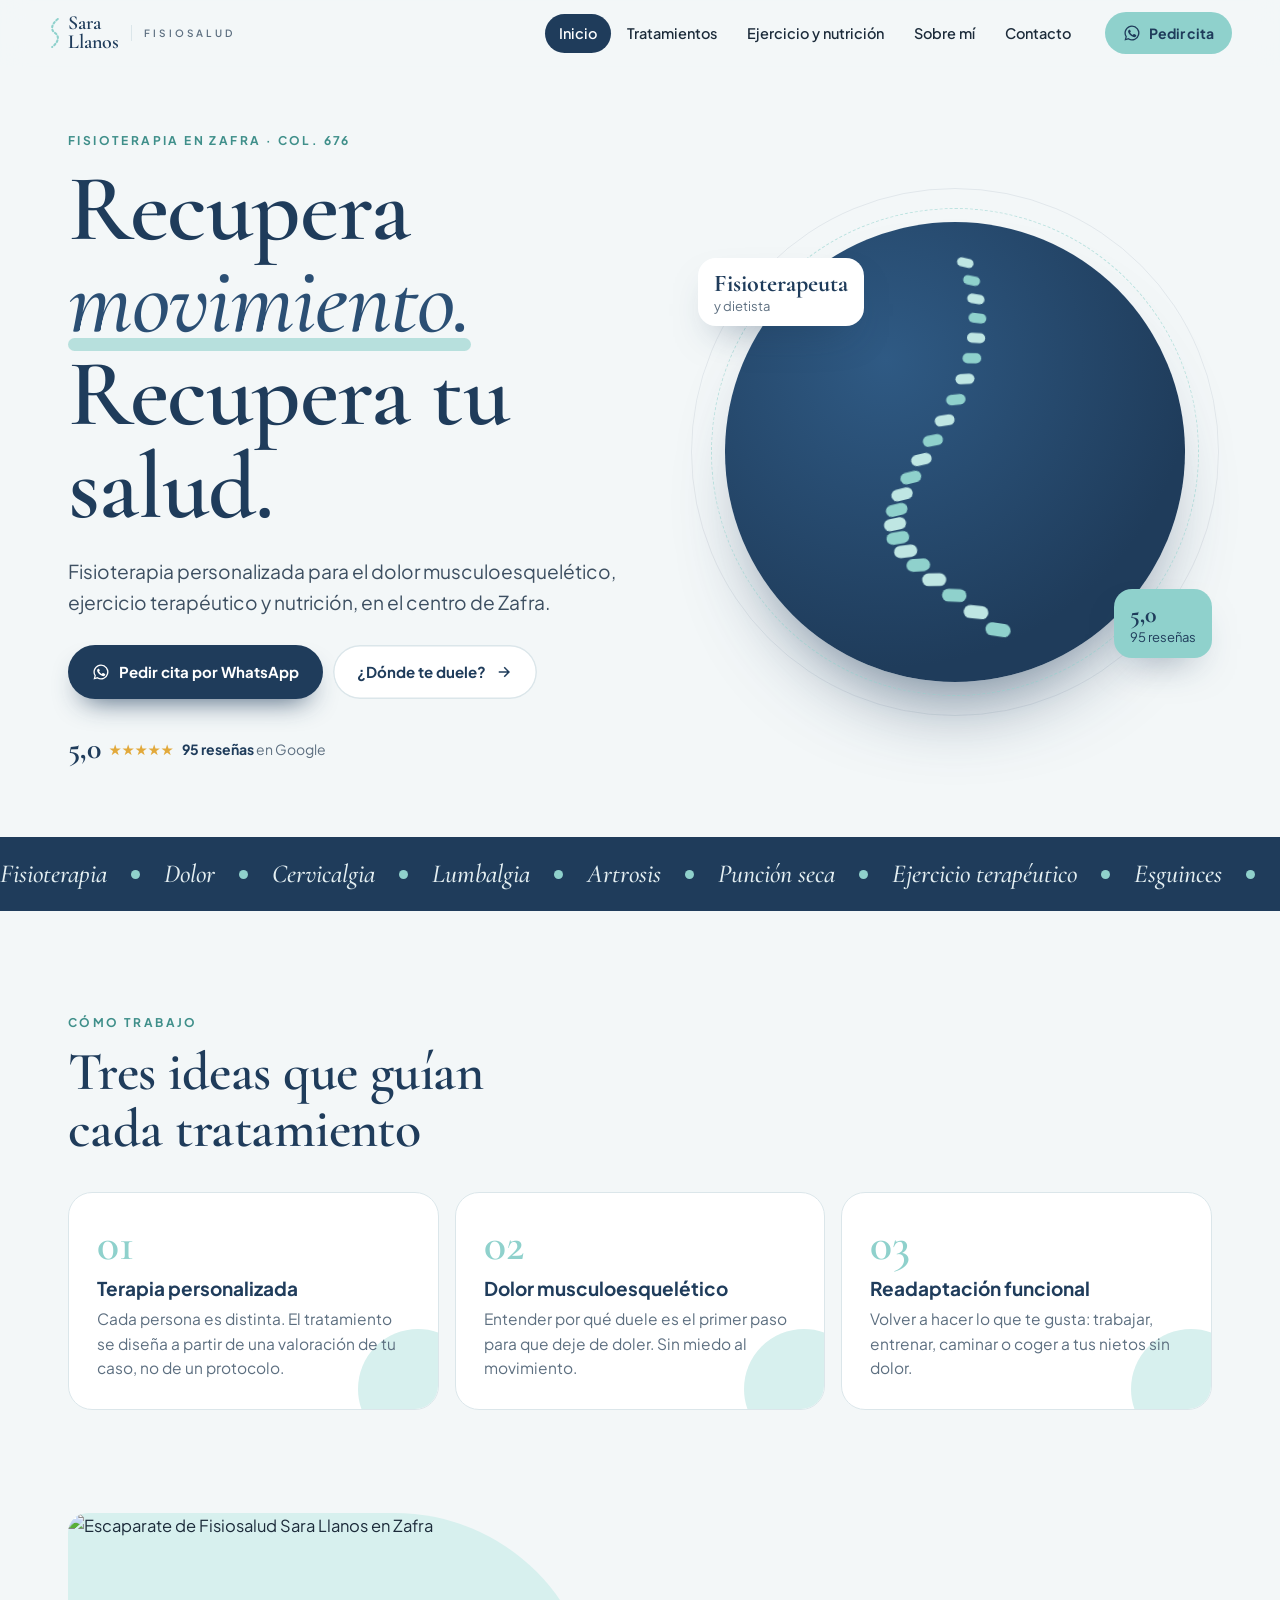
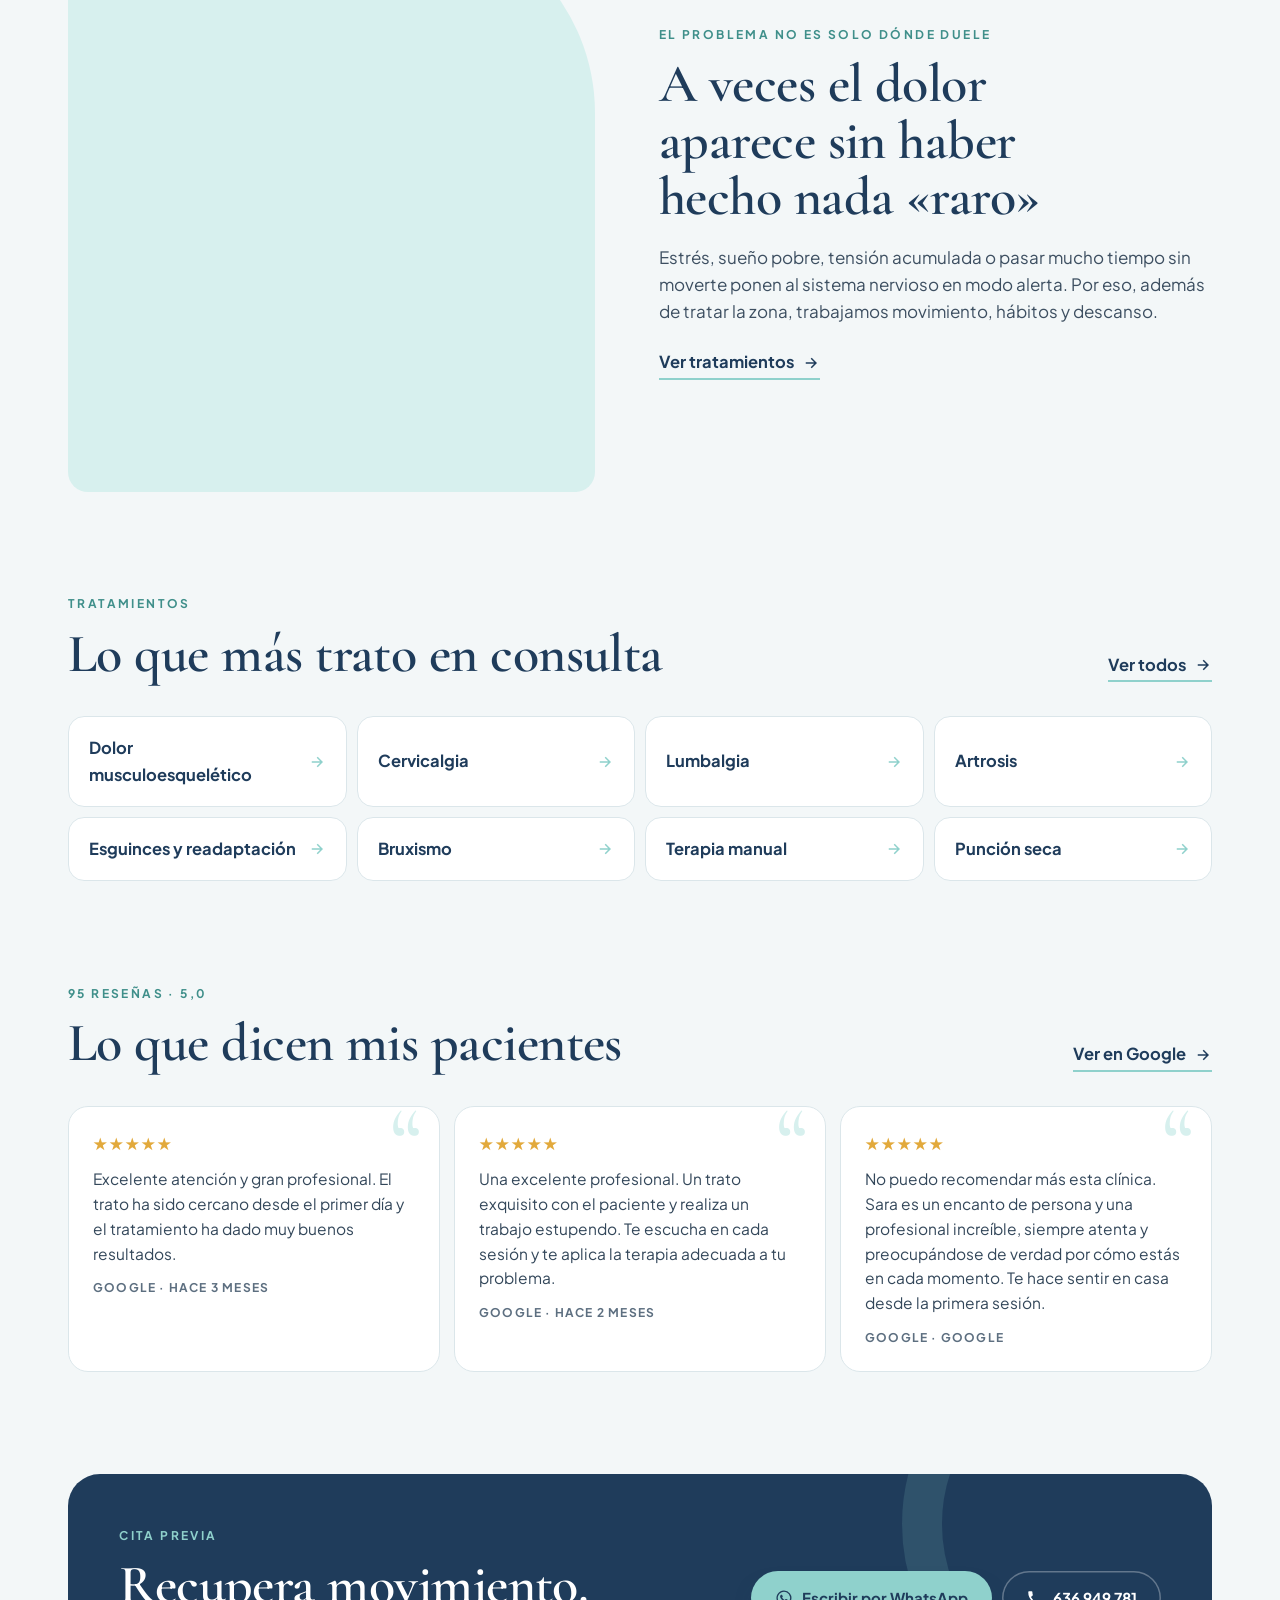
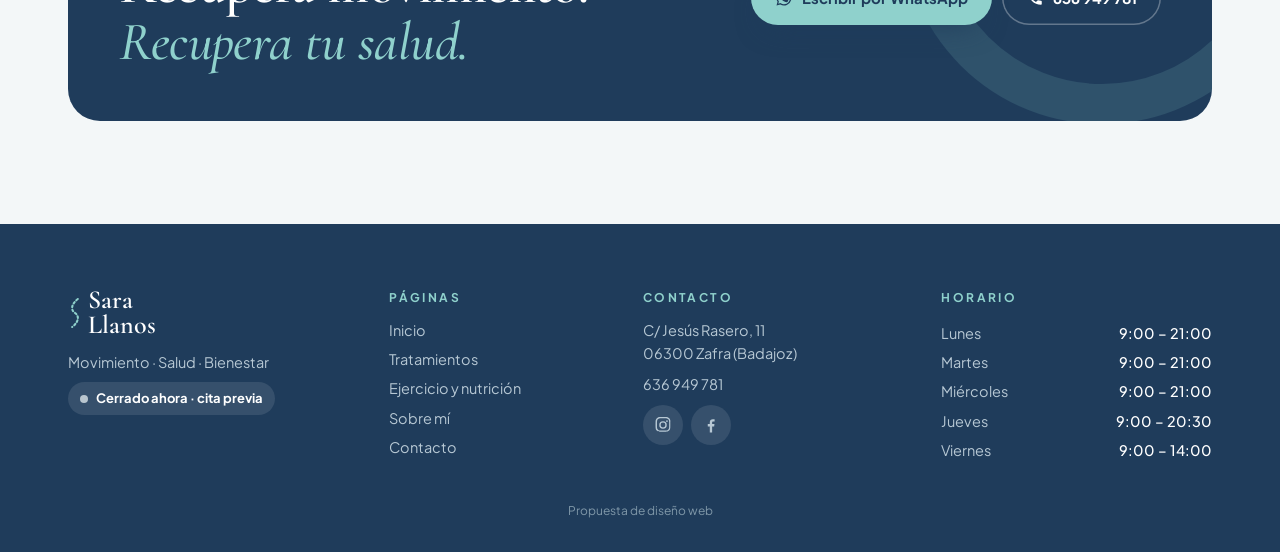
==== commit 501694f8: "Mapa del cuerpo alineado Co-Authored-By: Claude Opus 5.5 <noreply@anthropic.com> Claude-Session: htt" ====
--- a/index.html
+++ b/index.html
@@ -8,22 +8,22 @@
 <meta name="theme-color" content="#f4f8f9">
 <link rel="preconnect" href="https://fonts.googleapis.com"><link rel="preconnect" href="https://fonts.gstatic.com" crossorigin>
 <link href="https://fonts.googleapis.com/css2?family=Cormorant+Garamond:ital,wght@0,500;0,600;1,500&family=Plus+Jakarta+Sans:wght@300..700&display=swap" rel="stylesheet">
-<link rel="stylesheet" href="styles.css?v=1793373083">
+<link rel="stylesheet" href="styles.css?v=1793385549">
 </head>
 <body><header class="top">
- <a class="brand" href="index.html?v=1793373083" aria-label="Fisiosalud Sara Llanos"><span class="logo"><svg viewBox="0 0 20 44" aria-hidden="true"><path d="M14 2C4 10 4 18 10 22s6 12-4 20"/></svg><span>Sara<br>Llanos</span></span><small>Fisiosalud</small></a>
- <nav class="nav"><a href="index.html?v=1793373083" class=on aria-current=page>Inicio</a><a href="tratamientos.html?v=1793373083">Tratamientos</a><a href="ejercicio.html?v=1793373083">Ejercicio y nutrición</a><a href="sobre-mi.html?v=1793373083">Sobre mí</a><a href="contacto.html?v=1793373083">Contacto</a></nav>
+ <a class="brand" href="index.html?v=1793385549" aria-label="Fisiosalud Sara Llanos"><span class="logo"><svg viewBox="0 0 20 44" aria-hidden="true"><path d="M14 2C4 10 4 18 10 22s6 12-4 20"/></svg><span>Sara<br>Llanos</span></span><small>Fisiosalud</small></a>
+ <nav class="nav"><a href="index.html?v=1793385549" class=on aria-current=page>Inicio</a><a href="tratamientos.html?v=1793385549">Tratamientos</a><a href="ejercicio.html?v=1793385549">Ejercicio y nutrición</a><a href="sobre-mi.html?v=1793385549">Sobre mí</a><a href="contacto.html?v=1793385549">Contacto</a></nav>
  <a class="hcta" href="https://wa.me/34636949781" target="_blank" rel="noopener"><svg viewBox="0 0 24 24"><path d="M12 2a10 10 0 0 0-8.6 15.1L2 22l5-1.3A10 10 0 1 0 12 2zm0 18.2c-1.5 0-3-.4-4.3-1.2l-.3-.2-3 .8.8-2.9-.2-.3A8.2 8.2 0 1 1 12 20.2zm4.5-6.1c-.2-.1-1.5-.7-1.7-.8-.2-.1-.4-.1-.6.1l-.8 1c-.1.2-.3.2-.5.1a6.7 6.7 0 0 1-3.3-2.9c-.3-.4.2-.4.7-1.4.1-.2 0-.3 0-.4l-.8-1.8c-.2-.5-.4-.4-.6-.4h-.5a1 1 0 0 0-.7.3c-.2.3-.9.9-.9 2.2s1 2.6 1.1 2.7c.1.2 1.9 2.9 4.6 4 1.7.7 2.4.8 3.2.7.5-.1 1.5-.6 1.8-1.2.2-.6.2-1.1.1-1.2l-.5-.3z"/></svg><span>Pedir cita</span></a>
  <button class="burger" aria-label="Menú" aria-expanded="false"><i></i><i></i></button>
 </header>
-<div class="mmenu" aria-hidden="true"><nav><a href="index.html?v=1793373083" class=on><small>01</small>Inicio</a><a href="tratamientos.html?v=1793373083"><small>02</small>Tratamientos</a><a href="ejercicio.html?v=1793373083"><small>03</small>Ejercicio y nutrición</a><a href="sobre-mi.html?v=1793373083"><small>04</small>Sobre mí</a><a href="contacto.html?v=1793373083"><small>05</small>Contacto</a></nav><div class="mfoot"><a href="https://wa.me/34636949781" target="_blank" rel="noopener"><svg viewBox="0 0 24 24"><path d="M12 2a10 10 0 0 0-8.6 15.1L2 22l5-1.3A10 10 0 1 0 12 2zm0 18.2c-1.5 0-3-.4-4.3-1.2l-.3-.2-3 .8.8-2.9-.2-.3A8.2 8.2 0 1 1 12 20.2zm4.5-6.1c-.2-.1-1.5-.7-1.7-.8-.2-.1-.4-.1-.6.1l-.8 1c-.1.2-.3.2-.5.1a6.7 6.7 0 0 1-3.3-2.9c-.3-.4.2-.4.7-1.4.1-.2 0-.3 0-.4l-.8-1.8c-.2-.5-.4-.4-.6-.4h-.5a1 1 0 0 0-.7.3c-.2.3-.9.9-.9 2.2s1 2.6 1.1 2.7c.1.2 1.9 2.9 4.6 4 1.7.7 2.4.8 3.2.7.5-.1 1.5-.6 1.8-1.2.2-.6.2-1.1.1-1.2l-.5-.3z"/></svg>WhatsApp</a><a href="tel:+34636949781"><svg viewBox="0 0 24 24"><path d="M6.6 10.8a15.1 15.1 0 0 0 6.6 6.6l2.2-2.2c.3-.3.7-.4 1-.2 1.1.4 2.3.6 3.6.6.6 0 1 .4 1 1V20c0 .6-.4 1-1 1A17 17 0 0 1 3 4c0-.6.4-1 1-1h3.5c.6 0 1 .4 1 1 0 1.3.2 2.5.6 3.6.1.3 0 .7-.2 1l-2.3 2.2z"/></svg>636 949 781</a></div></div>
+<div class="mmenu" aria-hidden="true"><nav><a href="index.html?v=1793385549" class=on><small>01</small>Inicio</a><a href="tratamientos.html?v=1793385549"><small>02</small>Tratamientos</a><a href="ejercicio.html?v=1793385549"><small>03</small>Ejercicio y nutrición</a><a href="sobre-mi.html?v=1793385549"><small>04</small>Sobre mí</a><a href="contacto.html?v=1793385549"><small>05</small>Contacto</a></nav><div class="mfoot"><a href="https://wa.me/34636949781" target="_blank" rel="noopener"><svg viewBox="0 0 24 24"><path d="M12 2a10 10 0 0 0-8.6 15.1L2 22l5-1.3A10 10 0 1 0 12 2zm0 18.2c-1.5 0-3-.4-4.3-1.2l-.3-.2-3 .8.8-2.9-.2-.3A8.2 8.2 0 1 1 12 20.2zm4.5-6.1c-.2-.1-1.5-.7-1.7-.8-.2-.1-.4-.1-.6.1l-.8 1c-.1.2-.3.2-.5.1a6.7 6.7 0 0 1-3.3-2.9c-.3-.4.2-.4.7-1.4.1-.2 0-.3 0-.4l-.8-1.8c-.2-.5-.4-.4-.6-.4h-.5a1 1 0 0 0-.7.3c-.2.3-.9.9-.9 2.2s1 2.6 1.1 2.7c.1.2 1.9 2.9 4.6 4 1.7.7 2.4.8 3.2.7.5-.1 1.5-.6 1.8-1.2.2-.6.2-1.1.1-1.2l-.5-.3z"/></svg>WhatsApp</a><a href="tel:+34636949781"><svg viewBox="0 0 24 24"><path d="M6.6 10.8a15.1 15.1 0 0 0 6.6 6.6l2.2-2.2c.3-.3.7-.4 1-.2 1.1.4 2.3.6 3.6.6.6 0 1 .4 1 1V20c0 .6-.4 1-1 1A17 17 0 0 1 3 4c0-.6.4-1 1-1h3.5c.6 0 1 .4 1 1 0 1.3.2 2.5.6 3.6.1.3 0 .7-.2 1l-2.3 2.2z"/></svg>636 949 781</a></div></div>
 <main class="page">
 <section class="hero">
  <div class="hl">
   <p class="kick in1">Fisioterapia en Zafra · Col. 676</p>
   <h1 class="in2">Recupera<br><em>movimiento.</em><br>Recupera tu salud.</h1>
   <p class="lead in3">Fisioterapia personalizada para el dolor musculoesquelético, ejercicio terapéutico y nutrición, en el centro de Zafra.</p>
-  <div class="cta in4"><a class="btn wa" href="https://wa.me/34636949781" target="_blank" rel="noopener"><svg viewBox="0 0 24 24"><path d="M12 2a10 10 0 0 0-8.6 15.1L2 22l5-1.3A10 10 0 1 0 12 2zm0 18.2c-1.5 0-3-.4-4.3-1.2l-.3-.2-3 .8.8-2.9-.2-.3A8.2 8.2 0 1 1 12 20.2zm4.5-6.1c-.2-.1-1.5-.7-1.7-.8-.2-.1-.4-.1-.6.1l-.8 1c-.1.2-.3.2-.5.1a6.7 6.7 0 0 1-3.3-2.9c-.3-.4.2-.4.7-1.4.1-.2 0-.3 0-.4l-.8-1.8c-.2-.5-.4-.4-.6-.4h-.5a1 1 0 0 0-.7.3c-.2.3-.9.9-.9 2.2s1 2.6 1.1 2.7c.1.2 1.9 2.9 4.6 4 1.7.7 2.4.8 3.2.7.5-.1 1.5-.6 1.8-1.2.2-.6.2-1.1.1-1.2l-.5-.3z"/></svg>Pedir cita por WhatsApp</a><a class="btn ghost" href="tratamientos.html?v=1793373083">¿Dónde te duele?<svg viewBox="0 0 24 24"><path d="M5 11h11.2l-4.6-4.6L13 5l7 7-7 7-1.4-1.4 4.6-4.6H5z"/></svg></a></div>
+  <div class="cta in4"><a class="btn wa" href="https://wa.me/34636949781" target="_blank" rel="noopener"><svg viewBox="0 0 24 24"><path d="M12 2a10 10 0 0 0-8.6 15.1L2 22l5-1.3A10 10 0 1 0 12 2zm0 18.2c-1.5 0-3-.4-4.3-1.2l-.3-.2-3 .8.8-2.9-.2-.3A8.2 8.2 0 1 1 12 20.2zm4.5-6.1c-.2-.1-1.5-.7-1.7-.8-.2-.1-.4-.1-.6.1l-.8 1c-.1.2-.3.2-.5.1a6.7 6.7 0 0 1-3.3-2.9c-.3-.4.2-.4.7-1.4.1-.2 0-.3 0-.4l-.8-1.8c-.2-.5-.4-.4-.6-.4h-.5a1 1 0 0 0-.7.3c-.2.3-.9.9-.9 2.2s1 2.6 1.1 2.7c.1.2 1.9 2.9 4.6 4 1.7.7 2.4.8 3.2.7.5-.1 1.5-.6 1.8-1.2.2-.6.2-1.1.1-1.2l-.5-.3z"/></svg>Pedir cita por WhatsApp</a><a class="btn ghost" href="tratamientos.html?v=1793385549">¿Dónde te duele?<svg viewBox="0 0 24 24"><path d="M5 11h11.2l-4.6-4.6L13 5l7 7-7 7-1.4-1.4 4.6-4.6H5z"/></svg></a></div>
   <a class="rating in5" href="https://www.google.com/maps/place/?q=place_id:ChIJExtbWk5VEQ0Rj_UMYLas8EI" target="_blank" rel="noopener"><b>5,0</b><span class="st">★★★★★</span><span><strong>95 reseñas</strong> en Google</span></a>
  </div>
  <div class="hr">
@@ -38,9 +38,9 @@
  <div class="fimg rv"><img src="https://lh3.googleusercontent.com/gps-cs-s/ANWiy9RFYmxH5_i0nL6SEezMjRN6rxHSbHWoeZB_WU5jWy7_7zwfrM4fhxqtTz7CjJRJjiHAoEoLIf1rVfaMoEEHJcohdsXlE1J-1iupDmSSsHTVJW8EQ3_F1ypRFpn6R-_YuLuiyjn9QGgDFpSI=w1000-k-no" alt="Escaparate de Fisiosalud Sara Llanos en Zafra" loading="lazy"></div>
  <div class="ftx rv"><p class="kick">El problema no es solo dónde duele</p><h2>A veces el dolor aparece sin haber hecho nada «raro»</h2>
  <p>Estrés, sueño pobre, tensión acumulada o pasar mucho tiempo sin moverte ponen al sistema nervioso en modo alerta. Por eso, además de tratar la zona, trabajamos movimiento, hábitos y descanso.</p>
- <a class="more" href="tratamientos.html?v=1793373083">Ver tratamientos<svg viewBox="0 0 24 24"><path d="M5 11h11.2l-4.6-4.6L13 5l7 7-7 7-1.4-1.4 4.6-4.6H5z"/></svg></a></div>
+ <a class="more" href="tratamientos.html?v=1793385549">Ver tratamientos<svg viewBox="0 0 24 24"><path d="M5 11h11.2l-4.6-4.6L13 5l7 7-7 7-1.4-1.4 4.6-4.6H5z"/></svg></a></div>
 </section>
-<section class="sec"><div class="head rv split"><div><p class="kick">Tratamientos</p><h2>Lo que más trato en consulta</h2></div><a class="more" href="tratamientos.html?v=1793373083">Ver todos<svg viewBox="0 0 24 24"><path d="M5 11h11.2l-4.6-4.6L13 5l7 7-7 7-1.4-1.4 4.6-4.6H5z"/></svg></a></div><div class="tcs"><a class="tc rv" href="tratamientos.html?v=1793373083#dolor"><b>Dolor musculoesquelético</b><svg viewBox="0 0 24 24"><path d="M5 11h11.2l-4.6-4.6L13 5l7 7-7 7-1.4-1.4 4.6-4.6H5z"/></svg></a><a class="tc rv" href="tratamientos.html?v=1793373083#cervical"><b>Cervicalgia</b><svg viewBox="0 0 24 24"><path d="M5 11h11.2l-4.6-4.6L13 5l7 7-7 7-1.4-1.4 4.6-4.6H5z"/></svg></a><a class="tc rv" href="tratamientos.html?v=1793373083#lumbar"><b>Lumbalgia</b><svg viewBox="0 0 24 24"><path d="M5 11h11.2l-4.6-4.6L13 5l7 7-7 7-1.4-1.4 4.6-4.6H5z"/></svg></a><a class="tc rv" href="tratamientos.html?v=1793373083#artrosis"><b>Artrosis</b><svg viewBox="0 0 24 24"><path d="M5 11h11.2l-4.6-4.6L13 5l7 7-7 7-1.4-1.4 4.6-4.6H5z"/></svg></a><a class="tc rv" href="tratamientos.html?v=1793373083#esguince"><b>Esguinces y readaptación</b><svg viewBox="0 0 24 24"><path d="M5 11h11.2l-4.6-4.6L13 5l7 7-7 7-1.4-1.4 4.6-4.6H5z"/></svg></a><a class="tc rv" href="tratamientos.html?v=1793373083#bruxismo"><b>Bruxismo</b><svg viewBox="0 0 24 24"><path d="M5 11h11.2l-4.6-4.6L13 5l7 7-7 7-1.4-1.4 4.6-4.6H5z"/></svg></a><a class="tc rv" href="tratamientos.html?v=1793373083#manual"><b>Terapia manual</b><svg viewBox="0 0 24 24"><path d="M5 11h11.2l-4.6-4.6L13 5l7 7-7 7-1.4-1.4 4.6-4.6H5z"/></svg></a><a class="tc rv" href="tratamientos.html?v=1793373083#puncion"><b>Punción seca</b><svg viewBox="0 0 24 24"><path d="M5 11h11.2l-4.6-4.6L13 5l7 7-7 7-1.4-1.4 4.6-4.6H5z"/></svg></a></div></section>
+<section class="sec"><div class="head rv split"><div><p class="kick">Tratamientos</p><h2>Lo que más trato en consulta</h2></div><a class="more" href="tratamientos.html?v=1793385549">Ver todos<svg viewBox="0 0 24 24"><path d="M5 11h11.2l-4.6-4.6L13 5l7 7-7 7-1.4-1.4 4.6-4.6H5z"/></svg></a></div><div class="tcs"><a class="tc rv" href="tratamientos.html?v=1793385549#dolor"><b>Dolor musculoesquelético</b><svg viewBox="0 0 24 24"><path d="M5 11h11.2l-4.6-4.6L13 5l7 7-7 7-1.4-1.4 4.6-4.6H5z"/></svg></a><a class="tc rv" href="tratamientos.html?v=1793385549#cervical"><b>Cervicalgia</b><svg viewBox="0 0 24 24"><path d="M5 11h11.2l-4.6-4.6L13 5l7 7-7 7-1.4-1.4 4.6-4.6H5z"/></svg></a><a class="tc rv" href="tratamientos.html?v=1793385549#lumbar"><b>Lumbalgia</b><svg viewBox="0 0 24 24"><path d="M5 11h11.2l-4.6-4.6L13 5l7 7-7 7-1.4-1.4 4.6-4.6H5z"/></svg></a><a class="tc rv" href="tratamientos.html?v=1793385549#artrosis"><b>Artrosis</b><svg viewBox="0 0 24 24"><path d="M5 11h11.2l-4.6-4.6L13 5l7 7-7 7-1.4-1.4 4.6-4.6H5z"/></svg></a><a class="tc rv" href="tratamientos.html?v=1793385549#esguince"><b>Esguinces y readaptación</b><svg viewBox="0 0 24 24"><path d="M5 11h11.2l-4.6-4.6L13 5l7 7-7 7-1.4-1.4 4.6-4.6H5z"/></svg></a><a class="tc rv" href="tratamientos.html?v=1793385549#bruxismo"><b>Bruxismo</b><svg viewBox="0 0 24 24"><path d="M5 11h11.2l-4.6-4.6L13 5l7 7-7 7-1.4-1.4 4.6-4.6H5z"/></svg></a><a class="tc rv" href="tratamientos.html?v=1793385549#manual"><b>Terapia manual</b><svg viewBox="0 0 24 24"><path d="M5 11h11.2l-4.6-4.6L13 5l7 7-7 7-1.4-1.4 4.6-4.6H5z"/></svg></a><a class="tc rv" href="tratamientos.html?v=1793385549#puncion"><b>Punción seca</b><svg viewBox="0 0 24 24"><path d="M5 11h11.2l-4.6-4.6L13 5l7 7-7 7-1.4-1.4 4.6-4.6H5z"/></svg></a></div></section>
 <section class="sec"><div class="head rv split"><div><p class="kick">95 reseñas · 5,0</p><h2>Lo que dicen mis pacientes</h2></div><a class="more" href="https://www.google.com/maps/place/?q=place_id:ChIJExtbWk5VEQ0Rj_UMYLas8EI" target="_blank" rel="noopener">Ver en Google<svg viewBox="0 0 24 24"><path d="M5 11h11.2l-4.6-4.6L13 5l7 7-7 7-1.4-1.4 4.6-4.6H5z"/></svg></a></div><div class="r3"><figure class="rev rv" style="--d:0ms"><div class="st">★★★★★</div><blockquote>Excelente atención y gran profesional. El trato ha sido cercano desde el primer día y el tratamiento ha dado muy buenos resultados.</blockquote><figcaption>Google · Hace 3 meses</figcaption></figure><figure class="rev rv" style="--d:100ms"><div class="st">★★★★★</div><blockquote>Una excelente profesional. Un trato exquisito con el paciente y realiza un trabajo estupendo. Te escucha en cada sesión y te aplica la terapia adecuada a tu problema.</blockquote><figcaption>Google · Hace 2 meses</figcaption></figure><figure class="rev rv" style="--d:200ms"><div class="st">★★★★★</div><blockquote>No puedo recomendar más esta clínica. Sara es un encanto de persona y una profesional increíble, siempre atenta y preocupándose de verdad por cómo estás en cada momento. Te hace sentir en casa desde la primera sesión.</blockquote><figcaption>Google · Google</figcaption></figure></div></section>
 <section class="ctaband rv"><div class="cbw">
  <div><p class="kick">Cita previa</p><h2>Recupera movimiento.<br><em>Recupera tu salud.</em></h2></div>
@@ -49,13 +49,13 @@
 <footer class="foot">
  <div class="fw">
   <div class="fbrand"><span class="logo"><svg viewBox="0 0 20 44" aria-hidden="true"><path d="M14 2C4 10 4 18 10 22s6 12-4 20"/></svg><span>Sara<br>Llanos</span></span><p>Movimiento · Salud · Bienestar</p><span class="open" data-open></span></div>
-  <div><h4>Páginas</h4><div class="flinks"><a href="index.html?v=1793373083">Inicio</a><a href="tratamientos.html?v=1793373083">Tratamientos</a><a href="ejercicio.html?v=1793373083">Ejercicio y nutrición</a><a href="sobre-mi.html?v=1793373083">Sobre mí</a><a href="contacto.html?v=1793373083">Contacto</a></div></div>
+  <div><h4>Páginas</h4><div class="flinks"><a href="index.html?v=1793385549">Inicio</a><a href="tratamientos.html?v=1793385549">Tratamientos</a><a href="ejercicio.html?v=1793385549">Ejercicio y nutrición</a><a href="sobre-mi.html?v=1793385549">Sobre mí</a><a href="contacto.html?v=1793385549">Contacto</a></div></div>
   <div><h4>Contacto</h4><p>C/ Jesús Rasero, 11<br>06300 Zafra (Badajoz)</p><p><a href="tel:+34636949781">636 949 781</a></p><div class="soc"><a href="https://www.instagram.com/sllanoscerrato/" target="_blank" rel="noopener" aria-label="Instagram" class="s-ig"><svg viewBox="0 0 24 24"><path d="M12 7a5 5 0 1 0 0 10 5 5 0 0 0 0-10zm0 8.2a3.2 3.2 0 1 1 0-6.4 3.2 3.2 0 0 1 0 6.4zM17.3 5.5a1.2 1.2 0 1 0 0 2.4 1.2 1.2 0 0 0 0-2.4zM21.9 7.2c-.1-1.6-.4-3-1.6-4.2S17.6 1.5 16 1.4C14.3 1.3 9.7 1.3 8 1.4c-1.6.1-3 .4-4.2 1.6S2.2 5.6 2.1 7.2C2 8.9 2 13.5 2.1 15.2c.1 1.6.4 3 1.6 4.2s2.6 1.5 4.2 1.6c1.7.1 6.3.1 8 0 1.6-.1 3-.4 4.2-1.6s1.5-2.6 1.6-4.2c.1-1.7.1-6.3 0-8zm-2.1 9.9a3.3 3.3 0 0 1-1.8 1.8c-1.3.5-4.3.4-5.9.4s-4.6.1-5.9-.4a3.3 3.3 0 0 1-1.8-1.8c-.5-1.3-.4-4.3-.4-5.9s-.1-4.6.4-5.9A3.3 3.3 0 0 1 6.2 3.5c1.3-.5 4.3-.4 5.9-.4s4.6-.1 5.9.4a3.3 3.3 0 0 1 1.8 1.8c.5 1.3.4 4.3.4 5.9s.1 4.6-.4 5.9z"/></svg></a><a href="https://www.facebook.com/1641052152825015" target="_blank" rel="noopener" aria-label="Facebook" class="s-fb"><svg viewBox="0 0 24 24"><path d="M13.5 22v-8h2.7l.4-3.2h-3.1V8.8c0-.9.3-1.5 1.6-1.5h1.7V4.4c-.3 0-1.3-.1-2.4-.1-2.4 0-4 1.5-4 4.1v2.4H7.7V14h2.7v8h3.1z"/></svg></a></div></div>
   <div><h4>Horario</h4><ul class="fh"><li><span>Lunes</span><b>9:00 – 21:00</b></li><li><span>Martes</span><b>9:00 – 21:00</b></li><li><span>Miércoles</span><b>9:00 – 21:00</b></li><li><span>Jueves</span><b>9:00 – 20:30</b></li><li><span>Viernes</span><b>9:00 – 14:00</b></li></ul></div>
  </div>
  <p class="prop">Propuesta de diseño web</p>
 </footer>
 <script>window.FZ_HOURS=[["9:00", "21:00"], ["9:00", "21:00"], ["9:00", "21:00"], ["9:00", "20:30"], ["9:00", "14:00"], [null, null], [null, null]];window.FZ_WA="https://wa.me/34636949781";</script>
-<script src="script.js?v=1793373083"></script>
+<script src="script.js?v=1793385549"></script>
 </body>
 </html>
--- a/styles.css
+++ b/styles.css
@@ -81,7 +81,7 @@
 .hr{position:relative;display:grid;place-items:center;padding:40px 0}
 .hero{overflow-x:clip}
 .disc{position:relative;width:min(100%,460px);aspect-ratio:1;border-radius:50%;background:radial-gradient(circle at 35% 30%,#2f5a84,var(--navy) 70%);display:grid;place-items:center;box-shadow:0 50px 80px -40px rgba(31,60,91,.7);animation:pin 1s .1s var(--ease) both;overflow:visible}
-.spine{height:84%;width:auto;overflow:visible}
+.spine{position:absolute;left:50%;top:50%;transform:translate(-50%,-50%);height:84%;width:auto;overflow:visible}
 .vb{fill:var(--aqua);transform-box:fill-box;transform-origin:center;animation:align 1.6s var(--ease) both,breathe 5s ease-in-out infinite;animation-delay:calc(var(--i)*45ms + .3s),calc(var(--i)*120ms + 2.2s)}
 .vb:nth-child(odd){fill:#bfe6e3}
 @keyframes align{0%{opacity:0;translate:calc((var(--i) - 11)*3px + 30px) 0;rotate:25deg}60%{opacity:1}100%{opacity:1;translate:0 0;rotate:0deg}}
@@ -148,14 +148,14 @@
 .banner .kick{animation:pin .9s var(--ease) both}
 .banner .lead{animation:pin .9s .15s var(--ease) both}
 .bnum{position:absolute;right:clamp(16px,4vw,48px);bottom:-30px;font-family:"Cormorant Garamond";font-weight:600;font-size:clamp(100px,15vw,210px);line-height:1;color:#e3edf0;z-index:-1}
-.bspine{position:absolute;right:clamp(140px,22vw,320px);top:40px;height:clamp(160px,22vw,280px);width:auto;opacity:.9;z-index:-1}
+.bspine{overflow:visible;position:absolute;right:clamp(140px,22vw,320px);top:40px;height:clamp(160px,22vw,280px);width:auto;opacity:.9;z-index:-1}
 .bspine .vb{fill:var(--aqua2)}
 .bspine .vb:nth-child(odd){fill:#c7e8e5}
 
 /* body mapper */
 .mapper{display:grid;grid-template-columns:.9fr 1.1fr;gap:clamp(24px,4vw,56px);align-items:center;background:#fff;border:1px solid var(--line);border-radius:32px;padding:clamp(24px,4vw,48px);margin-top:clamp(40px,5vw,64px)}
 .bodyw{position:relative;max-width:300px;margin:0 auto;width:100%;aspect-ratio:1/2}
-.body{width:100%;height:100%;fill:var(--aqua2);stroke:#b6dcd9;stroke-width:.6}
+.body{display:block;width:100%;height:100%;fill:var(--aqua2);stroke:#b6dcd9;stroke-width:.6;stroke-linejoin:round}
 .hs{position:absolute;transform:translate(-50%,-50%);width:30px;height:30px;border:0;border-radius:50%;background:transparent;cursor:pointer;display:grid;place-items:center}
 .hs i{width:14px;height:14px;border-radius:50%;background:var(--navy);box-shadow:0 0 0 0 rgba(31,60,91,.4);animation:ping 2.4s infinite;transition:background .25s,transform .25s}
 .hs span{position:absolute;left:50%;bottom:120%;transform:translateX(-50%);background:var(--navy);color:#fff;font-size:12px;font-weight:600;padding:4px 9px;border-radius:8px;white-space:nowrap;opacity:0;pointer-events:none;transition:opacity .2s}
